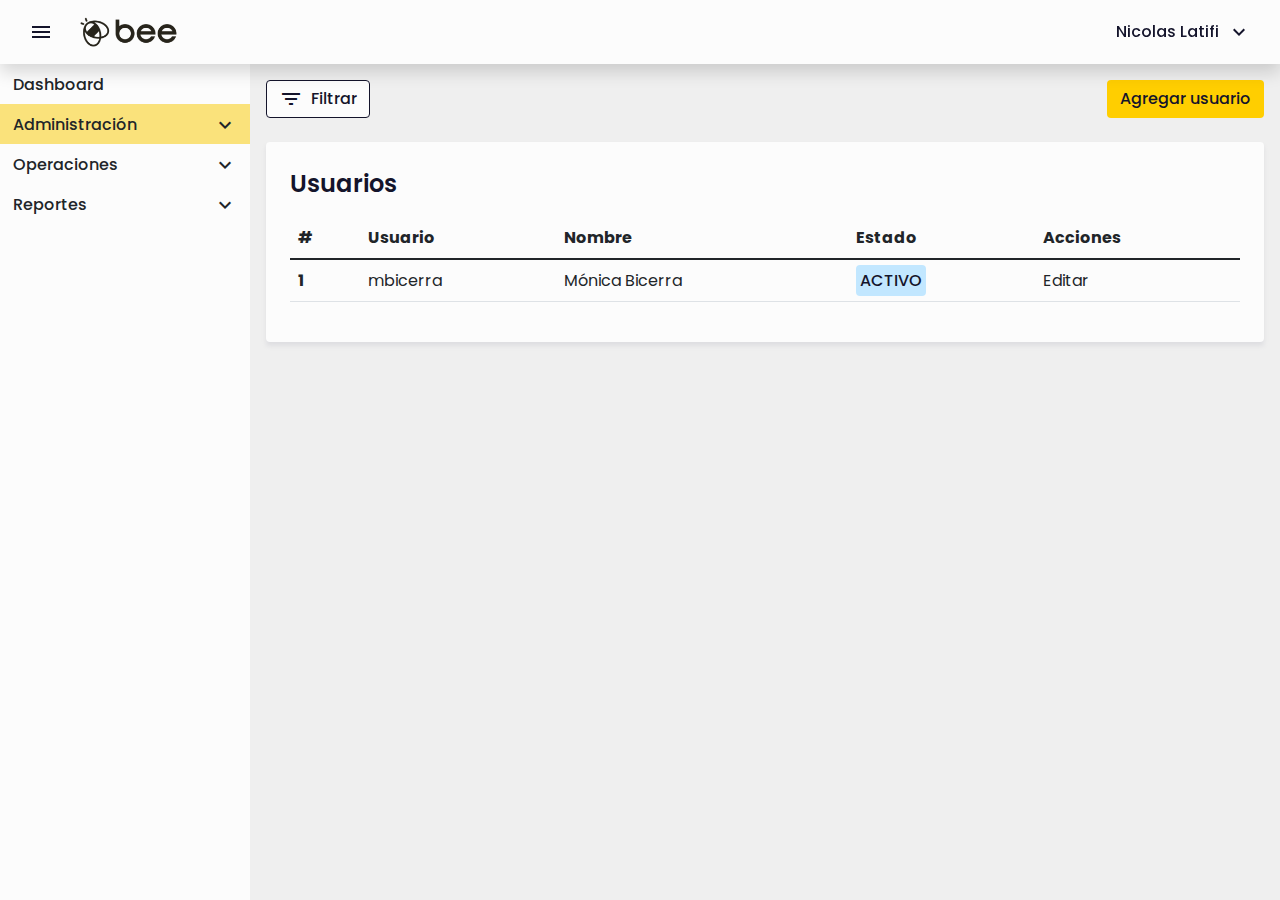
==== index.html @ 301c7c04 "tags status" ====
<!DOCTYPE html>
<html lang="es">

<head>
	<meta http-equiv="Content-Type" content="text/html; charset=utf-8" />
	<meta http-equiv="X-UA-Compatible" content="IE=edge" />
	<title>Admin</title>
	<meta content='width=device-width, initial-scale=1.0, shrink-to-fit=no' name='viewport' />
	<link rel="icon" href="img/icons/favicon.png" type="image/x-icon" />
	<link rel="preconnect" href="https://fonts.googleapis.com">
	<link rel="preconnect" href="https://fonts.gstatic.com" crossorigin>
	<link href="https://fonts.googleapis.com/css2?family=Poppins:wght@400;500;600;700&display=swap" rel="stylesheet">
	<link href="https://fonts.googleapis.com/css?family=Material+Icons|Material+Icons+Outlined|Material+Icons+Two+Tone|Material+Icons+Round|Material+Icons+Sharp" rel="stylesheet">
	<script src="js/plugin/webfont/webfont.min.js"></script>
	<link href="css/fonts.min.css" rel="stylesheet" type="text/css">
	<!-- CSS Files -->
	<link rel="stylesheet" href="css/animate.css">
	<link rel="stylesheet" href="css/bootstrap.min.css">
	<link rel="stylesheet" href="css/datatables.min.css">
	<link rel="stylesheet" href="css/main.css">
	<link rel="stylesheet" href="css/mq.css">

</head>

<body>

	<header>
		<nav class="navbar navbar-light fixed-top container-fluid shadow">
			<div class="sidebar-menu">
				<button type="button" name="button" class="btn button-icon" id="toggle-btn-sidebar">
					<span class="material-icons-outlined">
						menu
					</span>
				</button>
				<a class="navbar-brand" href="#">
					<img src="img/logos/imagotipo-bee.png" alt="imagotipo bee cloud">
				</a>
			</div>
			<div class="dropdown hidden-caret">
			  <button class="btn dropdown-toggle" type="button" id="dropdownMenuButton1" data-bs-toggle="dropdown" aria-expanded="false">
					Nicolas Latifi
					<span class="material-icons-outlined">
						expand_more
					</span>
			  </button>
			  <ul class="dropdown-menu dropdown-menu-end" aria-labelledby="dropdownMenuButton1">
			    <li><a class="dropdown-item" href="#">Cambiar contraseña</a></li>
			    <li><a class="dropdown-item" href="#">Cerrar sesión</a></li>
			  </ul>
			</div>
		</nav>

	</header>

	<main class="main-admin">
		<!-- Sidebar -->
		<div class="sidebar-admin" id="sidebar-admin">
			<ul class="sidebar-admin-list">
				<li class="item-sidebar">
					<button class="btn btn-toggle collapsed showDashboard active-item-sidebar- active-">
						Dashboard
					</button>
				</li>
				<li class="item-sidebar">
					<button class="btn btn-toggle collapsed btn-icon-sidebar active-item-sidebar active" data-bs-toggle="collapse" data-bs-target="#admin-collapse" aria-expanded="true">
						Administración
						<span class="material-icons-outlined">
							expand_more
						</span>
					</button>
					<div class="collapse" id="admin-collapse">
						<ul class="btn-toggle-nav sidebar-list-collapse">
							<li><a href="#" class="item-collapse rounded showAdmninistracionUsuarios">Usuarios</a></li>
							<li><a href="#" class="item-collapse rounded showAdministracionEmpresas">Empresas</a></li>
							<li><a href="#" class="item-collapse rounded showAdministracionSedes">Sedes</a></li>
						</ul>
					</div>
				</li>
				<li class="item-sidebar">
					<button class="btn btn-toggle collapsed btn-icon-sidebar" data-bs-toggle="collapse" data-bs-target="#operation-collapse" aria-expanded="true">
						Operaciones
						<span class="material-icons-outlined">
							expand_more
						</span>
					</button>
					<div class="collapse" id="operation-collapse">
						<ul class="btn-toggle-nav sidebar-list-collapse">
							<li><a href="#" class="item-collapse rounded showOperacionesCompras">Compras</a></li>
							<li><a href="#" class="item-collapse rounded showOperacionesVentaVirtual">Venta Virtual</a></li>
							<li><a href="#" class="item-collapse rounded showOperacionesControlVenta">Control Venta</a></li>
						</ul>
					</div>
				</li>
				<li class="item-sidebar">
					<button class="btn btn-toggle collapsed btn-icon-sidebar" data-bs-toggle="collapse" data-bs-target="#reports-collapse" aria-expanded="true">
						Reportes
						<span class="material-icons-outlined">
							expand_more
						</span>
					</button>
					<div class="collapse show-" id="reports-collapse">
						<ul class="btn-toggle-nav sidebar-list-collapse">
							<li><a href="#" class="item-collapse rounded showReporteStockDisponible">Stock Disponible</a></li>
							<li><a href="#" class="item-collapse rounded showReporteVentaInHouse">Venta In House </a></li>
							<li><a href="#" class="item-collapse rounded showReporteCierrePromotor">Cierre Promotor</a></li>
						</ul>
					</div>
				</li>
			</ul>
		</div>
		<!-- end sidebar -->

		<!-- Main panel -->
		<div class="admin-panel ml-panel" id="admin-panel">
			<div class="panel" id="dashboard-panel">
				<h1>Dashboard panel</h1>
				<p>Lorem ipsum dolor sit amet, consectetur adipisicing elit. Perspiciatis
					laborum vitae repellat repudiandae provident fuga numquam.
					Neque delectus sequi alias.
				</p>
				<p>
					Lorem ipsum dolor sit amet, consectetur adipisicing elit. Dolorum odit cumque et ipsa, suscipit provident quae? Numquam illo, debitis recusandae culpa consectetur consequatur harum nam voluptatibus voluptatum. Maiores nihil, ullam obcaecati sed natus ut deleniti facilis deserunt alias! Repudiandae illo molestiae eveniet, nisi nulla debitis est consectetur architecto eum fugit eligendi incidunt delectus veritatis adipisci mollitia aliquid dolor, perferendis, temporibus impedit porro sit minima deleniti nam officia. Ea, deserunt in ratione nam, provident blanditiis nobis impedit architecto voluptate fugiat possimus, excepturi quasi distinctio error tempora veniam iure eaque delectus hic! Soluta tenetur praesentium nihil aliquam eius cupiditate repudiandae eaque esse.
				</p>
			</div>

			<div class="panel active-panel" id="usuarios-panel">
				<div class="row">
					<div class="col-lg-12">
						<div class="action-btns">
							<button type="button" name="button" class="btn button-outline-icon" data-bs-toggle="modal" data-bs-target="#modalFiltrarUsuarios">
								<span class="material-icons-outlined">
									filter_list
								</span>
								Filtrar
							</button>

							<button type="button" name="button" class="btn button-primary">
								Agregar usuario
							</button>
						</div>
					</div>

					<div class="col-lg-12">
						<div class="card-dtable">
						<div class="card-dtable-header">
							<div class="title-dtable">
								Usuarios
							</div>
							<button type="button" name="button" class="btn button-outline-icon d-none">
								<span class="material-icons-outlined">
									download
								</span>
								Generar reporte
							</button>
						</div>
						<table class="table table-hover" id="tableUsuarios">
						  <thead>
						    <tr>
						      <th scope="col">#</th>
						      <th scope="col">Usuario</th>
						      <th scope="col">Nombre</th>
						      <th scope="col">Estado</th>
									<th scope="col">Acciones</th>
						    </tr>
						  </thead>
						  <tbody>
						    <tr>
						      <th scope="row">1</th>
						      <td>mbicerra</td>
						      <td>Mónica Bicerra</td>
						      <td><span class="tag-status tag-active">Activo</span></td>
									<td>Editar</td>
						    </tr>


						  </tbody>
						</table>
					</div>
					</div>
				</div>
			</div>
		</div>
		<!-- End main panel -->

	</main>





	<!-- Modals -->

	<!-- Modal -->
		<div class="modal fade" id="modalFiltrarUsuarios" tabindex="-1" aria-labelledby="exampleModalLabel" aria-hidden="true">
			<div class="modal-dialog">
				<div class="modal-content">
					<div class="modal-header">
						<h5 class="modal-title" id="exampleModalLabel">Filtrar Usuarios</h5>
						<button type="button" class="btn-close" data-bs-dismiss="modal" aria-label="Close"></button>
					</div>
					<div class="modal-body">
						<form>
							<div class="form-group">
								<label for="inputUser" class="form-label">Usuario</label>
								<input type="email" class="form-control" id="inputUser" placeholder="Ingrese nombre de usuario">
							</div>
							<div class="form-group">
								<label for="inputUser" class="form-label">Estado</label>
								<select class="form-select" aria-label="Default select example">
									<option selected>Activo</option>
									<option>Inactivo</option>
								</select>
							</div>
						</form>
					</div>
					<div class="modal-footer">
						<button type="button" class="btn button-ghost" data-bs-dismiss="modal">Cerrar</button>
						<button type="button" class="btn button-primary">Filtrar</button>
					</div>
				</div>
			</div>
		</div>

	<!-- Modal -->

	<!-- Fin Modals -->

	<!--   Bootstrap JS Files   -->
	<script src="js/bootstrap/jquery.3.2.1.min.js"></script>
	<script src="js/plugin/datatables/datatables.min.js"></script>
	<script src="js/bootstrap/bootstrap.bundle.min.js"></script>
	<script src="js/main.js"></script>

</body>

</html>
---- css/fonts.min.css ----
@font-face{font-family:Flaticon;src:url(../fonts/flaticon/Flaticon.eot);src:url(../fonts/flaticon/Flaticon.eot?#iefix) format("embedded-opentype"),url(../fonts/flaticon/Flaticon.woff) format("woff"),url(../fonts/flaticon/Flaticon.ttf) format("truetype"),url(../fonts/flaticon/Flaticon.svg#Flaticon) format("svg");font-weight:400;font-style:normal}@media screen and (-webkit-min-device-pixel-ratio:0){@font-face{font-family:Flaticon;src:url(../fonts/flaticon/Flaticon.svg#Flaticon) format("svg")}}[class*=" flaticon-"]:before,[class^=flaticon-]:before{font-family:Flaticon;font-style:normal;font-weight:400;font-variant:normal;line-height:1;text-decoration:inherit;text-rendering:optimizeLegibility;text-transform:none;-moz-osx-font-smoothing:grayscale;-webkit-font-smoothing:antialiased;font-smoothing:antialiased}.fi:before{display:inline-block;font-family:Flaticon;font-style:normal;font-weight:400;font-variant:normal;line-height:1;text-decoration:inherit;text-rendering:optimizeLegibility;text-transform:none;-moz-osx-font-smoothing:grayscale;-webkit-font-smoothing:antialiased;font-smoothing:antialiased}.flaticon-delivery-truck:before{content:"\f100"}.flaticon-shopping-bag:before{content:"\f101"}.flaticon-box-3:before{content:"\f102"}.flaticon-box-2:before{content:"\f103"}.flaticon-box-1:before{content:"\f104"}.flaticon-laptop:before{content:"\f105"}.flaticon-coffee-cup:before{content:"\f106"}.flaticon-user-6:before{content:"\f107"}.flaticon-user-5:before{content:"\f108"}.flaticon-remove-user-1:before{content:"\f109"}.flaticon-customer-support:before{content:"\f10a"}.flaticon-user-4:before{content:"\f10b"}.flaticon-user-3:before{content:"\f10c"}.flaticon-user-2:before{content:"\f10d"}.flaticon-remove-user:before{content:"\f10e"}.flaticon-add-user:before{content:"\f10f"}.flaticon-tea-cup:before{content:"\f110"}.flaticon-pen:before{content:"\f111"}.flaticon-desk:before{content:"\f112"}.flaticon-ruler:before{content:"\f113"}.flaticon-pencil:before{content:"\f114"}.flaticon-analytics:before{content:"\f115"}.flaticon-google-plus:before{content:"\f116"}.flaticon-dribbble:before{content:"\f117"}.flaticon-whatsapp:before{content:"\f118"}.flaticon-twitter:before{content:"\f119"}.flaticon-behance:before{content:"\f11a"}.flaticon-instagram:before{content:"\f11b"}.flaticon-android:before{content:"\f11c"}.flaticon-apple:before{content:"\f11d"}.flaticon-windows:before{content:"\f11e"}.flaticon-pinterest:before{content:"\f11f"}.flaticon-youtube:before{content:"\f120"}.flaticon-paypal:before{content:"\f121"}.flaticon-linkedin:before{content:"\f122"}.flaticon-facebook:before{content:"\f123"}.flaticon-lock-1:before{content:"\f124"}.flaticon-lock:before{content:"\f125"}.flaticon-profile-1:before{content:"\f126"}.flaticon-profile:before{content:"\f127"}.flaticon-user-1:before{content:"\f128"}.flaticon-user:before{content:"\f129"}.flaticon-users:before{content:"\f12a"}.flaticon-message:before{content:"\f12b"}.flaticon-placeholder-1:before{content:"\f12c"}.flaticon-location:before{content:"\f12d"}.flaticon-arrows-2:before{content:"\f12e"}.flaticon-technology-2:before{content:"\f12f"}.flaticon-multimedia-2:before{content:"\f130"}.flaticon-multimedia-1:before{content:"\f131"}.flaticon-close:before{content:"\f132"}.flaticon-home:before{content:"\f133"}.flaticon-circle:before{content:"\f134"}.flaticon-arrow:before{content:"\f135"}.flaticon-mark-1:before{content:"\f136"}.flaticon-mark:before{content:"\f137"}.flaticon-shapes-1:before{content:"\f138"}.flaticon-search-2:before{content:"\f139"}.flaticon-interface-7:before{content:"\f13a"}.flaticon-suitcase:before{content:"\f13b"}.flaticon-chain-1:before{content:"\f13c"}.flaticon-chain:before{content:"\f13d"}.flaticon-agenda-1:before{content:"\f13e"}.flaticon-interface-6:before{content:"\f13f"}.flaticon-calendar:before{content:"\f140"}.flaticon-list:before{content:"\f141"}.flaticon-file-1:before{content:"\f142"}.flaticon-file:before{content:"\f143"}.flaticon-interface-5:before{content:"\f144"}.flaticon-folder:before{content:"\f145"}.flaticon-stopwatch:before{content:"\f146"}.flaticon-time:before{content:"\f147"}.flaticon-clock-1:before{content:"\f148"}.flaticon-search-1:before{content:"\f149"}.flaticon-alarm-1:before{content:"\f14a"}.flaticon-alarm:before{content:"\f14b"}.flaticon-present:before{content:"\f14c"}.flaticon-layers-1:before{content:"\f14d"}.flaticon-settings:before{content:"\f14e"}.flaticon-attachment:before{content:"\f14f"}.flaticon-gestures:before{content:"\f150"}.flaticon-tool:before{content:"\f151"}.flaticon-interface-4:before{content:"\f152"}.flaticon-interface-3:before{content:"\f153"}.flaticon-agenda:before{content:"\f154"}.flaticon-shapes:before{content:"\f155"}.flaticon-symbol-1:before{content:"\f156"}.flaticon-symbol:before{content:"\f157"}.flaticon-interface-2:before{content:"\f158"}.flaticon-layers:before{content:"\f159"}.flaticon-clock:before{content:"\f15a"}.flaticon-web-1:before{content:"\f15b"}.flaticon-internet:before{content:"\f15c"}.flaticon-placeholder:before{content:"\f15d"}.flaticon-signs-3:before{content:"\f15e"}.flaticon-star-1:before{content:"\f15f"}.flaticon-web:before{content:"\f160"}.flaticon-star:before{content:"\f161"}.flaticon-like-1:before{content:"\f162"}.flaticon-like:before{content:"\f163"}.flaticon-cloud:before{content:"\f164"}.flaticon-database:before{content:"\f165"}.flaticon-technology-1:before{content:"\f166"}.flaticon-idea:before{content:"\f167"}.flaticon-search:before{content:"\f168"}.flaticon-wifi:before{content:"\f169"}.flaticon-hands-1:before{content:"\f16a"}.flaticon-hands:before{content:"\f16b"}.flaticon-bars-2:before{content:"\f16c"}.flaticon-arrows-1:before{content:"\f16d"}.flaticon-interface-1:before{content:"\f16e"}.flaticon-network:before{content:"\f16f"}.flaticon-share-1:before{content:"\f170"}.flaticon-share:before{content:"\f171"}.flaticon-bars-1:before{content:"\f172"}.flaticon-cross-1:before{content:"\f173"}.flaticon-line-1:before{content:"\f174"}.flaticon-signs-2:before{content:"\f175"}.flaticon-check:before{content:"\f176"}.flaticon-technology:before{content:"\f177"}.flaticon-bars:before{content:"\f178"}.flaticon-cross:before{content:"\f179"}.flaticon-add:before{content:"\f17a"}.flaticon-power:before{content:"\f17b"}.flaticon-signs-1:before{content:"\f17c"}.flaticon-round:before{content:"\f17d"}.flaticon-exclamation:before{content:"\f17e"}.flaticon-success:before{content:"\f17f"}.flaticon-error:before{content:"\f180"}.flaticon-line:before{content:"\f181"}.flaticon-plus:before{content:"\f182"}.flaticon-interface:before{content:"\f183"}.flaticon-signs:before{content:"\f184"}.flaticon-play-button-1:before{content:"\f185"}.flaticon-play-button:before{content:"\f186"}.flaticon-music-player:before{content:"\f187"}.flaticon-medical:before{content:"\f188"}.flaticon-photo-camera:before{content:"\f189"}.flaticon-picture:before{content:"\f18a"}.flaticon-multimedia:before{content:"\f18b"}.flaticon-game-controller:before{content:"\f18c"}.flaticon-imac:before{content:"\f18d"}.flaticon-paint-palette:before{content:"\f18e"}.flaticon-envelope-3:before{content:"\f18f"}.flaticon-envelope-2:before{content:"\f190"}.flaticon-envelope-1:before{content:"\f191"}.flaticon-envelope:before{content:"\f192"}.flaticon-mailbox:before{content:"\f193"}.flaticon-inbox:before{content:"\f194"}.flaticon-chat-8:before{content:"\f195"}.flaticon-chat-7:before{content:"\f196"}.flaticon-chat-6:before{content:"\f197"}.flaticon-chat-5:before{content:"\f198"}.flaticon-chat-4:before{content:"\f199"}.flaticon-chat-3:before{content:"\f19a"}.flaticon-chat-2:before{content:"\f19b"}.flaticon-chat-1:before{content:"\f19c"}.flaticon-chat:before{content:"\f19d"}.flaticon-archive:before{content:"\f19e"}.flaticon-diagram:before{content:"\f19f"}.flaticon-graph-2:before{content:"\f1a0"}.flaticon-graph-1:before{content:"\f1a1"}.flaticon-graph:before{content:"\f1a2"}.flaticon-chart-pie:before{content:"\f1a3"}.flaticon-presentation:before{content:"\f1a4"}.flaticon-store:before{content:"\f1a5"}.flaticon-coins:before{content:"\f1a6"}.flaticon-credit-card-1:before{content:"\f1a7"}.flaticon-credit-card:before{content:"\f1a8"}.flaticon-cart-1:before{content:"\f1a9"}.flaticon-cart:before{content:"\f1aa"}.flaticon-price-tag:before{content:"\f1ab"}.flaticon-box:before{content:"\f1ac"}.flaticon-right-arrow-4:before{content:"\f1ad"}.flaticon-left-arrow-4:before{content:"\f1ae"}.flaticon-up-arrow-3:before{content:"\f1af"}.flaticon-download-1:before{content:"\f1b0"}.flaticon-down-arrow-3:before{content:"\f1b1"}.flaticon-up-arrow-2:before{content:"\f1b2"}.flaticon-left-arrow-3:before{content:"\f1b3"}.flaticon-right-arrow-3:before{content:"\f1b4"}.flaticon-down-arrow-2:before{content:"\f1b5"}.flaticon-arrows:before{content:"\f1b6"}.flaticon-left-arrow-2:before{content:"\f1b7"}.flaticon-right-arrow-2:before{content:"\f1b8"}.flaticon-upward:before{content:"\f1b9"}.flaticon-download:before{content:"\f1ba"}.flaticon-back:before{content:"\f1bb"}.flaticon-next:before{content:"\f1bc"}.flaticon-up-arrow-1:before{content:"\f1bd"}.flaticon-down-arrow-1:before{content:"\f1be"}.flaticon-left-arrow-1:before{content:"\f1bf"}.flaticon-right-arrow-1:before{content:"\f1c0"}.flaticon-up-arrow:before{content:"\f1c1"}.flaticon-down-arrow:before{content:"\f1c2"}.flaticon-left-arrow:before{content:"\f1c3"}.flaticon-right-arrow:before{content:"\f1c4"}.flaticon-expand:before{content:"\f1c5"}.flaticon-repeat:before{content:"\f1c6"}/*!
 * Font Awesome Free 5.2.0 by @fontawesome - https://fontawesome.com
 * License - https://fontawesome.com/license (Icons: CC BY 4.0, Fonts: SIL OFL 1.1, Code: MIT License)
 */.fa,.fab,.fal,.far,.fas{-moz-osx-font-smoothing:grayscale;-webkit-font-smoothing:antialiased;display:inline-block;font-style:normal;font-variant:normal;text-rendering:auto;line-height:1}.fa-lg{font-size:1.33333em;line-height:.75em;vertical-align:-.0667em}.fa-xs{font-size:.75em}.fa-sm{font-size:.875em}.fa-1x{font-size:1em}.fa-2x{font-size:2em}.fa-3x{font-size:3em}.fa-4x{font-size:4em}.fa-5x{font-size:5em}.fa-6x{font-size:6em}.fa-7x{font-size:7em}.fa-8x{font-size:8em}.fa-9x{font-size:9em}.fa-10x{font-size:10em}.fa-fw{text-align:center;width:1.25em}.fa-ul{list-style-type:none;margin-left:2.5em;padding-left:0}.fa-ul>li{position:relative}.fa-li{left:-2em;position:absolute;text-align:center;width:2em;line-height:inherit}.fa-border{border:solid .08em #eee;border-radius:.1em;padding:.2em .25em .15em}.fa-pull-left{float:left}.fa-pull-right{float:right}.fa.fa-pull-left,.fab.fa-pull-left,.fal.fa-pull-left,.far.fa-pull-left,.fas.fa-pull-left{margin-right:.3em}.fa.fa-pull-right,.fab.fa-pull-right,.fal.fa-pull-right,.far.fa-pull-right,.fas.fa-pull-right{margin-left:.3em}.fa-spin{-webkit-animation:fa-spin 2s infinite linear;animation:fa-spin 2s infinite linear}.fa-pulse{-webkit-animation:fa-spin 1s infinite steps(8);animation:fa-spin 1s infinite steps(8)}@-webkit-keyframes fa-spin{0%{-webkit-transform:rotate(0);transform:rotate(0)}100%{-webkit-transform:rotate(360deg);transform:rotate(360deg)}}@keyframes fa-spin{0%{-webkit-transform:rotate(0);transform:rotate(0)}100%{-webkit-transform:rotate(360deg);transform:rotate(360deg)}}.fa-rotate-90{-webkit-transform:rotate(90deg);transform:rotate(90deg)}.fa-rotate-180{-webkit-transform:rotate(180deg);transform:rotate(180deg)}.fa-rotate-270{-webkit-transform:rotate(270deg);transform:rotate(270deg)}.fa-flip-horizontal{-webkit-transform:scale(-1,1);transform:scale(-1,1)}.fa-flip-vertical{-webkit-transform:scale(1,-1);transform:scale(1,-1)}.fa-flip-horizontal.fa-flip-vertical{-webkit-transform:scale(-1,-1);transform:scale(-1,-1)}:root .fa-flip-horizontal,:root .fa-flip-vertical,:root .fa-rotate-180,:root .fa-rotate-270,:root .fa-rotate-90{-webkit-filter:none;filter:none}.fa-stack{display:inline-block;height:2em;line-height:2em;position:relative;vertical-align:middle;width:2em}.fa-stack-1x,.fa-stack-2x{left:0;position:absolute;text-align:center;width:100%}.fa-stack-1x{line-height:inherit}.fa-stack-2x{font-size:2em}.fa-inverse{color:#fff}.fa-500px:before{content:"\f26e"}.fa-accessible-icon:before{content:"\f368"}.fa-accusoft:before{content:"\f369"}.fa-address-book:before{content:"\f2b9"}.fa-address-card:before{content:"\f2bb"}.fa-adjust:before{content:"\f042"}.fa-adn:before{content:"\f170"}.fa-adversal:before{content:"\f36a"}.fa-affiliatetheme:before{content:"\f36b"}.fa-air-freshener:before{content:"\f5d0"}.fa-algolia:before{content:"\f36c"}.fa-align-center:before{content:"\f037"}.fa-align-justify:before{content:"\f039"}.fa-align-left:before{content:"\f036"}.fa-align-right:before{content:"\f038"}.fa-allergies:before{content:"\f461"}.fa-amazon:before{content:"\f270"}.fa-amazon-pay:before{content:"\f42c"}.fa-ambulance:before{content:"\f0f9"}.fa-american-sign-language-interpreting:before{content:"\f2a3"}.fa-amilia:before{content:"\f36d"}.fa-anchor:before{content:"\f13d"}.fa-android:before{content:"\f17b"}.fa-angellist:before{content:"\f209"}.fa-angle-double-down:before{content:"\f103"}.fa-angle-double-left:before{content:"\f100"}.fa-angle-double-right:before{content:"\f101"}.fa-angle-double-up:before{content:"\f102"}.fa-angle-down:before{content:"\f107"}.fa-angle-left:before{content:"\f104"}.fa-angle-right:before{content:"\f105"}.fa-angle-up:before{content:"\f106"}.fa-angry:before{content:"\f556"}.fa-angrycreative:before{content:"\f36e"}.fa-angular:before{content:"\f420"}.fa-app-store:before{content:"\f36f"}.fa-app-store-ios:before{content:"\f370"}.fa-apper:before{content:"\f371"}.fa-apple:before{content:"\f179"}.fa-apple-alt:before{content:"\f5d1"}.fa-apple-pay:before{content:"\f415"}.fa-archive:before{content:"\f187"}.fa-archway:before{content:"\f557"}.fa-arrow-alt-circle-down:before{content:"\f358"}.fa-arrow-alt-circle-left:before{content:"\f359"}.fa-arrow-alt-circle-right:before{content:"\f35a"}.fa-arrow-alt-circle-up:before{content:"\f35b"}.fa-arrow-circle-down:before{content:"\f0ab"}.fa-arrow-circle-left:before{content:"\f0a8"}.fa-arrow-circle-right:before{content:"\f0a9"}.fa-arrow-circle-up:before{content:"\f0aa"}.fa-arrow-down:before{content:"\f063"}.fa-arrow-left:before{content:"\f060"}.fa-arrow-right:before{content:"\f061"}.fa-arrow-up:before{content:"\f062"}.fa-arrows-alt:before{content:"\f0b2"}.fa-arrows-alt-h:before{content:"\f337"}.fa-arrows-alt-v:before{content:"\f338"}.fa-assistive-listening-systems:before{content:"\f2a2"}.fa-asterisk:before{content:"\f069"}.fa-asymmetrik:before{content:"\f372"}.fa-at:before{content:"\f1fa"}.fa-atlas:before{content:"\f558"}.fa-atom:before{content:"\f5d2"}.fa-audible:before{content:"\f373"}.fa-audio-description:before{content:"\f29e"}.fa-autoprefixer:before{content:"\f41c"}.fa-avianex:before{content:"\f374"}.fa-aviato:before{content:"\f421"}.fa-award:before{content:"\f559"}.fa-aws:before{content:"\f375"}.fa-backspace:before{content:"\f55a"}.fa-backward:before{content:"\f04a"}.fa-balance-scale:before{content:"\f24e"}.fa-ban:before{content:"\f05e"}.fa-band-aid:before{content:"\f462"}.fa-bandcamp:before{content:"\f2d5"}.fa-barcode:before{content:"\f02a"}.fa-bars:before{content:"\f0c9"}.fa-baseball-ball:before{content:"\f433"}.fa-basketball-ball:before{content:"\f434"}.fa-bath:before{content:"\f2cd"}.fa-battery-empty:before{content:"\f244"}.fa-battery-full:before{content:"\f240"}.fa-battery-half:before{content:"\f242"}.fa-battery-quarter:before{content:"\f243"}.fa-battery-three-quarters:before{content:"\f241"}.fa-bed:before{content:"\f236"}.fa-beer:before{content:"\f0fc"}.fa-behance:before{content:"\f1b4"}.fa-behance-square:before{content:"\f1b5"}.fa-bell:before{content:"\f0f3"}.fa-bell-slash:before{content:"\f1f6"}.fa-bezier-curve:before{content:"\f55b"}.fa-bicycle:before{content:"\f206"}.fa-bimobject:before{content:"\f378"}.fa-binoculars:before{content:"\f1e5"}.fa-birthday-cake:before{content:"\f1fd"}.fa-bitbucket:before{content:"\f171"}.fa-bitcoin:before{content:"\f379"}.fa-bity:before{content:"\f37a"}.fa-black-tie:before{content:"\f27e"}.fa-blackberry:before{content:"\f37b"}.fa-blender:before{content:"\f517"}.fa-blind:before{content:"\f29d"}.fa-blogger:before{content:"\f37c"}.fa-blogger-b:before{content:"\f37d"}.fa-bluetooth:before{content:"\f293"}.fa-bluetooth-b:before{content:"\f294"}.fa-bold:before{content:"\f032"}.fa-bolt:before{content:"\f0e7"}.fa-bomb:before{content:"\f1e2"}.fa-bone:before{content:"\f5d7"}.fa-bong:before{content:"\f55c"}.fa-book:before{content:"\f02d"}.fa-book-open:before{content:"\f518"}.fa-book-reader:before{content:"\f5da"}.fa-bookmark:before{content:"\f02e"}.fa-bowling-ball:before{content:"\f436"}.fa-box:before{content:"\f466"}.fa-box-open:before{content:"\f49e"}.fa-boxes:before{content:"\f468"}.fa-braille:before{content:"\f2a1"}.fa-brain:before{content:"\f5dc"}.fa-briefcase:before{content:"\f0b1"}.fa-briefcase-medical:before{content:"\f469"}.fa-broadcast-tower:before{content:"\f519"}.fa-broom:before{content:"\f51a"}.fa-brush:before{content:"\f55d"}.fa-btc:before{content:"\f15a"}.fa-bug:before{content:"\f188"}.fa-building:before{content:"\f1ad"}.fa-bullhorn:before{content:"\f0a1"}.fa-bullseye:before{content:"\f140"}.fa-burn:before{content:"\f46a"}.fa-buromobelexperte:before{content:"\f37f"}.fa-bus:before{content:"\f207"}.fa-bus-alt:before{content:"\f55e"}.fa-buysellads:before{content:"\f20d"}.fa-calculator:before{content:"\f1ec"}.fa-calendar:before{content:"\f133"}.fa-calendar-alt:before{content:"\f073"}.fa-calendar-check:before{content:"\f274"}.fa-calendar-minus:before{content:"\f272"}.fa-calendar-plus:before{content:"\f271"}.fa-calendar-times:before{content:"\f273"}.fa-camera:before{content:"\f030"}.fa-camera-retro:before{content:"\f083"}.fa-cannabis:before{content:"\f55f"}.fa-capsules:before{content:"\f46b"}.fa-car:before{content:"\f1b9"}.fa-car-alt:before{content:"\f5de"}.fa-car-battery:before{content:"\f5df"}.fa-car-crash:before{content:"\f5e1"}.fa-car-side:before{content:"\f5e4"}.fa-caret-down:before{content:"\f0d7"}.fa-caret-left:before{content:"\f0d9"}.fa-caret-right:before{content:"\f0da"}.fa-caret-square-down:before{content:"\f150"}.fa-caret-square-left:before{content:"\f191"}.fa-caret-square-right:before{content:"\f152"}.fa-caret-square-up:before{content:"\f151"}.fa-caret-up:before{content:"\f0d8"}.fa-cart-arrow-down:before{content:"\f218"}.fa-cart-plus:before{content:"\f217"}.fa-cc-amazon-pay:before{content:"\f42d"}.fa-cc-amex:before{content:"\f1f3"}.fa-cc-apple-pay:before{content:"\f416"}.fa-cc-diners-club:before{content:"\f24c"}.fa-cc-discover:before{content:"\f1f2"}.fa-cc-jcb:before{content:"\f24b"}.fa-cc-mastercard:before{content:"\f1f1"}.fa-cc-paypal:before{content:"\f1f4"}.fa-cc-stripe:before{content:"\f1f5"}.fa-cc-visa:before{content:"\f1f0"}.fa-centercode:before{content:"\f380"}.fa-certificate:before{content:"\f0a3"}.fa-chalkboard:before{content:"\f51b"}.fa-chalkboard-teacher:before{content:"\f51c"}.fa-charging-station:before{content:"\f5e7"}.fa-chart-area:before{content:"\f1fe"}.fa-chart-bar:before{content:"\f080"}.fa-chart-line:before{content:"\f201"}.fa-chart-pie:before{content:"\f200"}.fa-check:before{content:"\f00c"}.fa-check-circle:before{content:"\f058"}.fa-check-double:before{content:"\f560"}.fa-check-square:before{content:"\f14a"}.fa-chess:before{content:"\f439"}.fa-chess-bishop:before{content:"\f43a"}.fa-chess-board:before{content:"\f43c"}.fa-chess-king:before{content:"\f43f"}.fa-chess-knight:before{content:"\f441"}.fa-chess-pawn:before{content:"\f443"}.fa-chess-queen:before{content:"\f445"}.fa-chess-rook:before{content:"\f447"}.fa-chevron-circle-down:before{content:"\f13a"}.fa-chevron-circle-left:before{content:"\f137"}.fa-chevron-circle-right:before{content:"\f138"}.fa-chevron-circle-up:before{content:"\f139"}.fa-chevron-down:before{content:"\f078"}.fa-chevron-left:before{content:"\f053"}.fa-chevron-right:before{content:"\f054"}.fa-chevron-up:before{content:"\f077"}.fa-child:before{content:"\f1ae"}.fa-chrome:before{content:"\f268"}.fa-church:before{content:"\f51d"}.fa-circle:before{content:"\f111"}.fa-circle-notch:before{content:"\f1ce"}.fa-clipboard:before{content:"\f328"}.fa-clipboard-check:before{content:"\f46c"}.fa-clipboard-list:before{content:"\f46d"}.fa-clock:before{content:"\f017"}.fa-clone:before{content:"\f24d"}.fa-closed-captioning:before{content:"\f20a"}.fa-cloud:before{content:"\f0c2"}.fa-cloud-download-alt:before{content:"\f381"}.fa-cloud-upload-alt:before{content:"\f382"}.fa-cloudscale:before{content:"\f383"}.fa-cloudsmith:before{content:"\f384"}.fa-cloudversify:before{content:"\f385"}.fa-cocktail:before{content:"\f561"}.fa-code:before{content:"\f121"}.fa-code-branch:before{content:"\f126"}.fa-codepen:before{content:"\f1cb"}.fa-codiepie:before{content:"\f284"}.fa-coffee:before{content:"\f0f4"}.fa-cog:before{content:"\f013"}.fa-cogs:before{content:"\f085"}.fa-coins:before{content:"\f51e"}.fa-columns:before{content:"\f0db"}.fa-comment:before{content:"\f075"}.fa-comment-alt:before{content:"\f27a"}.fa-comment-dots:before{content:"\f4ad"}.fa-comment-slash:before{content:"\f4b3"}.fa-comments:before{content:"\f086"}.fa-compact-disc:before{content:"\f51f"}.fa-compass:before{content:"\f14e"}.fa-compress:before{content:"\f066"}.fa-concierge-bell:before{content:"\f562"}.fa-connectdevelop:before{content:"\f20e"}.fa-contao:before{content:"\f26d"}.fa-cookie:before{content:"\f563"}.fa-cookie-bite:before{content:"\f564"}.fa-copy:before{content:"\f0c5"}.fa-copyright:before{content:"\f1f9"}.fa-couch:before{content:"\f4b8"}.fa-cpanel:before{content:"\f388"}.fa-creative-commons:before{content:"\f25e"}.fa-creative-commons-by:before{content:"\f4e7"}.fa-creative-commons-nc:before{content:"\f4e8"}.fa-creative-commons-nc-eu:before{content:"\f4e9"}.fa-creative-commons-nc-jp:before{content:"\f4ea"}.fa-creative-commons-nd:before{content:"\f4eb"}.fa-creative-commons-pd:before{content:"\f4ec"}.fa-creative-commons-pd-alt:before{content:"\f4ed"}.fa-creative-commons-remix:before{content:"\f4ee"}.fa-creative-commons-sa:before{content:"\f4ef"}.fa-creative-commons-sampling:before{content:"\f4f0"}.fa-creative-commons-sampling-plus:before{content:"\f4f1"}.fa-creative-commons-share:before{content:"\f4f2"}.fa-credit-card:before{content:"\f09d"}.fa-crop:before{content:"\f125"}.fa-crop-alt:before{content:"\f565"}.fa-crosshairs:before{content:"\f05b"}.fa-crow:before{content:"\f520"}.fa-crown:before{content:"\f521"}.fa-css3:before{content:"\f13c"}.fa-css3-alt:before{content:"\f38b"}.fa-cube:before{content:"\f1b2"}.fa-cubes:before{content:"\f1b3"}.fa-cut:before{content:"\f0c4"}.fa-cuttlefish:before{content:"\f38c"}.fa-d-and-d:before{content:"\f38d"}.fa-dashcube:before{content:"\f210"}.fa-database:before{content:"\f1c0"}.fa-deaf:before{content:"\f2a4"}.fa-delicious:before{content:"\f1a5"}.fa-deploydog:before{content:"\f38e"}.fa-deskpro:before{content:"\f38f"}.fa-desktop:before{content:"\f108"}.fa-deviantart:before{content:"\f1bd"}.fa-diagnoses:before{content:"\f470"}.fa-dice:before{content:"\f522"}.fa-dice-five:before{content:"\f523"}.fa-dice-four:before{content:"\f524"}.fa-dice-one:before{content:"\f525"}.fa-dice-six:before{content:"\f526"}.fa-dice-three:before{content:"\f527"}.fa-dice-two:before{content:"\f528"}.fa-digg:before{content:"\f1a6"}.fa-digital-ocean:before{content:"\f391"}.fa-digital-tachograph:before{content:"\f566"}.fa-directions:before{content:"\f5eb"}.fa-discord:before{content:"\f392"}.fa-discourse:before{content:"\f393"}.fa-divide:before{content:"\f529"}.fa-dizzy:before{content:"\f567"}.fa-dna:before{content:"\f471"}.fa-dochub:before{content:"\f394"}.fa-docker:before{content:"\f395"}.fa-dollar-sign:before{content:"\f155"}.fa-dolly:before{content:"\f472"}.fa-dolly-flatbed:before{content:"\f474"}.fa-donate:before{content:"\f4b9"}.fa-door-closed:before{content:"\f52a"}.fa-door-open:before{content:"\f52b"}.fa-dot-circle:before{content:"\f192"}.fa-dove:before{content:"\f4ba"}.fa-download:before{content:"\f019"}.fa-draft2digital:before{content:"\f396"}.fa-drafting-compass:before{content:"\f568"}.fa-draw-polygon:before{content:"\f5ee"}.fa-dribbble:before{content:"\f17d"}.fa-dribbble-square:before{content:"\f397"}.fa-dropbox:before{content:"\f16b"}.fa-drum:before{content:"\f569"}.fa-drum-steelpan:before{content:"\f56a"}.fa-drupal:before{content:"\f1a9"}.fa-dumbbell:before{content:"\f44b"}.fa-dyalog:before{content:"\f399"}.fa-earlybirds:before{content:"\f39a"}.fa-ebay:before{content:"\f4f4"}.fa-edge:before{content:"\f282"}.fa-edit:before{content:"\f044"}.fa-eject:before{content:"\f052"}.fa-elementor:before{content:"\f430"}.fa-ellipsis-h:before{content:"\f141"}.fa-ellipsis-v:before{content:"\f142"}.fa-ello:before{content:"\f5f1"}.fa-ember:before{content:"\f423"}.fa-empire:before{content:"\f1d1"}.fa-envelope:before{content:"\f0e0"}.fa-envelope-open:before{content:"\f2b6"}.fa-envelope-square:before{content:"\f199"}.fa-envira:before{content:"\f299"}.fa-equals:before{content:"\f52c"}.fa-eraser:before{content:"\f12d"}.fa-erlang:before{content:"\f39d"}.fa-ethereum:before{content:"\f42e"}.fa-etsy:before{content:"\f2d7"}.fa-euro-sign:before{content:"\f153"}.fa-exchange-alt:before{content:"\f362"}.fa-exclamation:before{content:"\f12a"}.fa-exclamation-circle:before{content:"\f06a"}.fa-exclamation-triangle:before{content:"\f071"}.fa-expand:before{content:"\f065"}.fa-expand-arrows-alt:before{content:"\f31e"}.fa-expeditedssl:before{content:"\f23e"}.fa-external-link-alt:before{content:"\f35d"}.fa-external-link-square-alt:before{content:"\f360"}.fa-eye:before{content:"\f06e"}.fa-eye-dropper:before{content:"\f1fb"}.fa-eye-slash:before{content:"\f070"}.fa-facebook:before{content:"\f09a"}.fa-facebook-f:before{content:"\f39e"}.fa-facebook-messenger:before{content:"\f39f"}.fa-facebook-square:before{content:"\f082"}.fa-fast-backward:before{content:"\f049"}.fa-fast-forward:before{content:"\f050"}.fa-fax:before{content:"\f1ac"}.fa-feather:before{content:"\f52d"}.fa-feather-alt:before{content:"\f56b"}.fa-female:before{content:"\f182"}.fa-fighter-jet:before{content:"\f0fb"}.fa-file:before{content:"\f15b"}.fa-file-alt:before{content:"\f15c"}.fa-file-archive:before{content:"\f1c6"}.fa-file-audio:before{content:"\f1c7"}.fa-file-code:before{content:"\f1c9"}.fa-file-contract:before{content:"\f56c"}.fa-file-download:before{content:"\f56d"}.fa-file-excel:before{content:"\f1c3"}.fa-file-export:before{content:"\f56e"}.fa-file-image:before{content:"\f1c5"}.fa-file-import:before{content:"\f56f"}.fa-file-invoice:before{content:"\f570"}.fa-file-invoice-dollar:before{content:"\f571"}.fa-file-medical:before{content:"\f477"}.fa-file-medical-alt:before{content:"\f478"}.fa-file-pdf:before{content:"\f1c1"}.fa-file-powerpoint:before{content:"\f1c4"}.fa-file-prescription:before{content:"\f572"}.fa-file-signature:before{content:"\f573"}.fa-file-upload:before{content:"\f574"}.fa-file-video:before{content:"\f1c8"}.fa-file-word:before{content:"\f1c2"}.fa-fill:before{content:"\f575"}.fa-fill-drip:before{content:"\f576"}.fa-film:before{content:"\f008"}.fa-filter:before{content:"\f0b0"}.fa-fingerprint:before{content:"\f577"}.fa-fire:before{content:"\f06d"}.fa-fire-extinguisher:before{content:"\f134"}.fa-firefox:before{content:"\f269"}.fa-first-aid:before{content:"\f479"}.fa-first-order:before{content:"\f2b0"}.fa-first-order-alt:before{content:"\f50a"}.fa-firstdraft:before{content:"\f3a1"}.fa-fish:before{content:"\f578"}.fa-flag:before{content:"\f024"}.fa-flag-checkered:before{content:"\f11e"}.fa-flask:before{content:"\f0c3"}.fa-flickr:before{content:"\f16e"}.fa-flipboard:before{content:"\f44d"}.fa-flushed:before{content:"\f579"}.fa-fly:before{content:"\f417"}.fa-folder:before{content:"\f07b"}.fa-folder-open:before{content:"\f07c"}.fa-font:before{content:"\f031"}.fa-font-awesome:before{content:"\f2b4"}.fa-font-awesome-alt:before{content:"\f35c"}.fa-font-awesome-flag:before{content:"\f425"}.fa-font-awesome-logo-full:before{content:"\f4e6"}.fa-fonticons:before{content:"\f280"}.fa-fonticons-fi:before{content:"\f3a2"}.fa-football-ball:before{content:"\f44e"}.fa-fort-awesome:before{content:"\f286"}.fa-fort-awesome-alt:before{content:"\f3a3"}.fa-forumbee:before{content:"\f211"}.fa-forward:before{content:"\f04e"}.fa-foursquare:before{content:"\f180"}.fa-free-code-camp:before{content:"\f2c5"}.fa-freebsd:before{content:"\f3a4"}.fa-frog:before{content:"\f52e"}.fa-frown:before{content:"\f119"}.fa-frown-open:before{content:"\f57a"}.fa-fulcrum:before{content:"\f50b"}.fa-futbol:before{content:"\f1e3"}.fa-galactic-republic:before{content:"\f50c"}.fa-galactic-senate:before{content:"\f50d"}.fa-gamepad:before{content:"\f11b"}.fa-gas-pump:before{content:"\f52f"}.fa-gavel:before{content:"\f0e3"}.fa-gem:before{content:"\f3a5"}.fa-genderless:before{content:"\f22d"}.fa-get-pocket:before{content:"\f265"}.fa-gg:before{content:"\f260"}.fa-gg-circle:before{content:"\f261"}.fa-gift:before{content:"\f06b"}.fa-git:before{content:"\f1d3"}.fa-git-square:before{content:"\f1d2"}.fa-github:before{content:"\f09b"}.fa-github-alt:before{content:"\f113"}.fa-github-square:before{content:"\f092"}.fa-gitkraken:before{content:"\f3a6"}.fa-gitlab:before{content:"\f296"}.fa-gitter:before{content:"\f426"}.fa-glass-martini:before{content:"\f000"}.fa-glass-martini-alt:before{content:"\f57b"}.fa-glasses:before{content:"\f530"}.fa-glide:before{content:"\f2a5"}.fa-glide-g:before{content:"\f2a6"}.fa-globe:before{content:"\f0ac"}.fa-globe-africa:before{content:"\f57c"}.fa-globe-americas:before{content:"\f57d"}.fa-globe-asia:before{content:"\f57e"}.fa-gofore:before{content:"\f3a7"}.fa-golf-ball:before{content:"\f450"}.fa-goodreads:before{content:"\f3a8"}.fa-goodreads-g:before{content:"\f3a9"}.fa-google:before{content:"\f1a0"}.fa-google-drive:before{content:"\f3aa"}.fa-google-play:before{content:"\f3ab"}.fa-google-plus:before{content:"\f2b3"}.fa-google-plus-g:before{content:"\f0d5"}.fa-google-plus-square:before{content:"\f0d4"}.fa-google-wallet:before{content:"\f1ee"}.fa-graduation-cap:before{content:"\f19d"}.fa-gratipay:before{content:"\f184"}.fa-grav:before{content:"\f2d6"}.fa-greater-than:before{content:"\f531"}.fa-greater-than-equal:before{content:"\f532"}.fa-grimace:before{content:"\f57f"}.fa-grin:before{content:"\f580"}.fa-grin-alt:before{content:"\f581"}.fa-grin-beam:before{content:"\f582"}.fa-grin-beam-sweat:before{content:"\f583"}.fa-grin-hearts:before{content:"\f584"}.fa-grin-squint:before{content:"\f585"}.fa-grin-squint-tears:before{content:"\f586"}.fa-grin-stars:before{content:"\f587"}.fa-grin-tears:before{content:"\f588"}.fa-grin-tongue:before{content:"\f589"}.fa-grin-tongue-squint:before{content:"\f58a"}.fa-grin-tongue-wink:before{content:"\f58b"}.fa-grin-wink:before{content:"\f58c"}.fa-grip-horizontal:before{content:"\f58d"}.fa-grip-vertical:before{content:"\f58e"}.fa-gripfire:before{content:"\f3ac"}.fa-grunt:before{content:"\f3ad"}.fa-gulp:before{content:"\f3ae"}.fa-h-square:before{content:"\f0fd"}.fa-hacker-news:before{content:"\f1d4"}.fa-hacker-news-square:before{content:"\f3af"}.fa-hackerrank:before{content:"\f5f7"}.fa-hand-holding:before{content:"\f4bd"}.fa-hand-holding-heart:before{content:"\f4be"}.fa-hand-holding-usd:before{content:"\f4c0"}.fa-hand-lizard:before{content:"\f258"}.fa-hand-paper:before{content:"\f256"}.fa-hand-peace:before{content:"\f25b"}.fa-hand-point-down:before{content:"\f0a7"}.fa-hand-point-left:before{content:"\f0a5"}.fa-hand-point-right:before{content:"\f0a4"}.fa-hand-point-up:before{content:"\f0a6"}.fa-hand-pointer:before{content:"\f25a"}.fa-hand-rock:before{content:"\f255"}.fa-hand-scissors:before{content:"\f257"}.fa-hand-spock:before{content:"\f259"}.fa-hands:before{content:"\f4c2"}.fa-hands-helping:before{content:"\f4c4"}.fa-handshake:before{content:"\f2b5"}.fa-hashtag:before{content:"\f292"}.fa-hdd:before{content:"\f0a0"}.fa-heading:before{content:"\f1dc"}.fa-headphones:before{content:"\f025"}.fa-headphones-alt:before{content:"\f58f"}.fa-headset:before{content:"\f590"}.fa-heart:before{content:"\f004"}.fa-heartbeat:before{content:"\f21e"}.fa-helicopter:before{content:"\f533"}.fa-highlighter:before{content:"\f591"}.fa-hips:before{content:"\f452"}.fa-hire-a-helper:before{content:"\f3b0"}.fa-history:before{content:"\f1da"}.fa-hockey-puck:before{content:"\f453"}.fa-home:before{content:"\f015"}.fa-hooli:before{content:"\f427"}.fa-hornbill:before{content:"\f592"}.fa-hospital:before{content:"\f0f8"}.fa-hospital-alt:before{content:"\f47d"}.fa-hospital-symbol:before{content:"\f47e"}.fa-hot-tub:before{content:"\f593"}.fa-hotel:before{content:"\f594"}.fa-hotjar:before{content:"\f3b1"}.fa-hourglass:before{content:"\f254"}.fa-hourglass-end:before{content:"\f253"}.fa-hourglass-half:before{content:"\f252"}.fa-hourglass-start:before{content:"\f251"}.fa-houzz:before{content:"\f27c"}.fa-html5:before{content:"\f13b"}.fa-hubspot:before{content:"\f3b2"}.fa-i-cursor:before{content:"\f246"}.fa-id-badge:before{content:"\f2c1"}.fa-id-card:before{content:"\f2c2"}.fa-id-card-alt:before{content:"\f47f"}.fa-image:before{content:"\f03e"}.fa-images:before{content:"\f302"}.fa-imdb:before{content:"\f2d8"}.fa-inbox:before{content:"\f01c"}.fa-indent:before{content:"\f03c"}.fa-industry:before{content:"\f275"}.fa-infinity:before{content:"\f534"}.fa-info:before{content:"\f129"}.fa-info-circle:before{content:"\f05a"}.fa-instagram:before{content:"\f16d"}.fa-internet-explorer:before{content:"\f26b"}.fa-ioxhost:before{content:"\f208"}.fa-italic:before{content:"\f033"}.fa-itunes:before{content:"\f3b4"}.fa-itunes-note:before{content:"\f3b5"}.fa-java:before{content:"\f4e4"}.fa-jedi-order:before{content:"\f50e"}.fa-jenkins:before{content:"\f3b6"}.fa-joget:before{content:"\f3b7"}.fa-joint:before{content:"\f595"}.fa-joomla:before{content:"\f1aa"}.fa-js:before{content:"\f3b8"}.fa-js-square:before{content:"\f3b9"}.fa-jsfiddle:before{content:"\f1cc"}.fa-kaggle:before{content:"\f5fa"}.fa-key:before{content:"\f084"}.fa-keybase:before{content:"\f4f5"}.fa-keyboard:before{content:"\f11c"}.fa-keycdn:before{content:"\f3ba"}.fa-kickstarter:before{content:"\f3bb"}.fa-kickstarter-k:before{content:"\f3bc"}.fa-kiss:before{content:"\f596"}.fa-kiss-beam:before{content:"\f597"}.fa-kiss-wink-heart:before{content:"\f598"}.fa-kiwi-bird:before{content:"\f535"}.fa-korvue:before{content:"\f42f"}.fa-language:before{content:"\f1ab"}.fa-laptop:before{content:"\f109"}.fa-laptop-code:before{content:"\f5fc"}.fa-laravel:before{content:"\f3bd"}.fa-lastfm:before{content:"\f202"}.fa-lastfm-square:before{content:"\f203"}.fa-laugh:before{content:"\f599"}.fa-laugh-beam:before{content:"\f59a"}.fa-laugh-squint:before{content:"\f59b"}.fa-laugh-wink:before{content:"\f59c"}.fa-layer-group:before{content:"\f5fd"}.fa-leaf:before{content:"\f06c"}.fa-leanpub:before{content:"\f212"}.fa-lemon:before{content:"\f094"}.fa-less:before{content:"\f41d"}.fa-less-than:before{content:"\f536"}.fa-less-than-equal:before{content:"\f537"}.fa-level-down-alt:before{content:"\f3be"}.fa-level-up-alt:before{content:"\f3bf"}.fa-life-ring:before{content:"\f1cd"}.fa-lightbulb:before{content:"\f0eb"}.fa-line:before{content:"\f3c0"}.fa-link:before{content:"\f0c1"}.fa-linkedin:before{content:"\f08c"}.fa-linkedin-in:before{content:"\f0e1"}.fa-linode:before{content:"\f2b8"}.fa-linux:before{content:"\f17c"}.fa-lira-sign:before{content:"\f195"}.fa-list:before{content:"\f03a"}.fa-list-alt:before{content:"\f022"}.fa-list-ol:before{content:"\f0cb"}.fa-list-ul:before{content:"\f0ca"}.fa-location-arrow:before{content:"\f124"}.fa-lock:before{content:"\f023"}.fa-lock-open:before{content:"\f3c1"}.fa-long-arrow-alt-down:before{content:"\f309"}.fa-long-arrow-alt-left:before{content:"\f30a"}.fa-long-arrow-alt-right:before{content:"\f30b"}.fa-long-arrow-alt-up:before{content:"\f30c"}.fa-low-vision:before{content:"\f2a8"}.fa-luggage-cart:before{content:"\f59d"}.fa-lyft:before{content:"\f3c3"}.fa-magento:before{content:"\f3c4"}.fa-magic:before{content:"\f0d0"}.fa-magnet:before{content:"\f076"}.fa-mailchimp:before{content:"\f59e"}.fa-male:before{content:"\f183"}.fa-mandalorian:before{content:"\f50f"}.fa-map:before{content:"\f279"}.fa-map-marked:before{content:"\f59f"}.fa-map-marked-alt:before{content:"\f5a0"}.fa-map-marker:before{content:"\f041"}.fa-map-marker-alt:before{content:"\f3c5"}.fa-map-pin:before{content:"\f276"}.fa-map-signs:before{content:"\f277"}.fa-markdown:before{content:"\f60f"}.fa-marker:before{content:"\f5a1"}.fa-mars:before{content:"\f222"}.fa-mars-double:before{content:"\f227"}.fa-mars-stroke:before{content:"\f229"}.fa-mars-stroke-h:before{content:"\f22b"}.fa-mars-stroke-v:before{content:"\f22a"}.fa-mastodon:before{content:"\f4f6"}.fa-maxcdn:before{content:"\f136"}.fa-medal:before{content:"\f5a2"}.fa-medapps:before{content:"\f3c6"}.fa-medium:before{content:"\f23a"}.fa-medium-m:before{content:"\f3c7"}.fa-medkit:before{content:"\f0fa"}.fa-medrt:before{content:"\f3c8"}.fa-meetup:before{content:"\f2e0"}.fa-megaport:before{content:"\f5a3"}.fa-meh:before{content:"\f11a"}.fa-meh-blank:before{content:"\f5a4"}.fa-meh-rolling-eyes:before{content:"\f5a5"}.fa-memory:before{content:"\f538"}.fa-mercury:before{content:"\f223"}.fa-microchip:before{content:"\f2db"}.fa-microphone:before{content:"\f130"}.fa-microphone-alt:before{content:"\f3c9"}.fa-microphone-alt-slash:before{content:"\f539"}.fa-microphone-slash:before{content:"\f131"}.fa-microscope:before{content:"\f610"}.fa-microsoft:before{content:"\f3ca"}.fa-minus:before{content:"\f068"}.fa-minus-circle:before{content:"\f056"}.fa-minus-square:before{content:"\f146"}.fa-mix:before{content:"\f3cb"}.fa-mixcloud:before{content:"\f289"}.fa-mizuni:before{content:"\f3cc"}.fa-mobile:before{content:"\f10b"}.fa-mobile-alt:before{content:"\f3cd"}.fa-modx:before{content:"\f285"}.fa-monero:before{content:"\f3d0"}.fa-money-bill:before{content:"\f0d6"}.fa-money-bill-alt:before{content:"\f3d1"}.fa-money-bill-wave:before{content:"\f53a"}.fa-money-bill-wave-alt:before{content:"\f53b"}.fa-money-check:before{content:"\f53c"}.fa-money-check-alt:before{content:"\f53d"}.fa-monument:before{content:"\f5a6"}.fa-moon:before{content:"\f186"}.fa-mortar-pestle:before{content:"\f5a7"}.fa-motorcycle:before{content:"\f21c"}.fa-mouse-pointer:before{content:"\f245"}.fa-music:before{content:"\f001"}.fa-napster:before{content:"\f3d2"}.fa-neos:before{content:"\f612"}.fa-neuter:before{content:"\f22c"}.fa-newspaper:before{content:"\f1ea"}.fa-nimblr:before{content:"\f5a8"}.fa-nintendo-switch:before{content:"\f418"}.fa-node:before{content:"\f419"}.fa-node-js:before{content:"\f3d3"}.fa-not-equal:before{content:"\f53e"}.fa-notes-medical:before{content:"\f481"}.fa-npm:before{content:"\f3d4"}.fa-ns8:before{content:"\f3d5"}.fa-nutritionix:before{content:"\f3d6"}.fa-object-group:before{content:"\f247"}.fa-object-ungroup:before{content:"\f248"}.fa-odnoklassniki:before{content:"\f263"}.fa-odnoklassniki-square:before{content:"\f264"}.fa-oil-can:before{content:"\f613"}.fa-old-republic:before{content:"\f510"}.fa-opencart:before{content:"\f23d"}.fa-openid:before{content:"\f19b"}.fa-opera:before{content:"\f26a"}.fa-optin-monster:before{content:"\f23c"}.fa-osi:before{content:"\f41a"}.fa-outdent:before{content:"\f03b"}.fa-page4:before{content:"\f3d7"}.fa-pagelines:before{content:"\f18c"}.fa-paint-brush:before{content:"\f1fc"}.fa-paint-roller:before{content:"\f5aa"}.fa-palette:before{content:"\f53f"}.fa-palfed:before{content:"\f3d8"}.fa-pallet:before{content:"\f482"}.fa-paper-plane:before{content:"\f1d8"}.fa-paperclip:before{content:"\f0c6"}.fa-parachute-box:before{content:"\f4cd"}.fa-paragraph:before{content:"\f1dd"}.fa-parking:before{content:"\f540"}.fa-passport:before{content:"\f5ab"}.fa-paste:before{content:"\f0ea"}.fa-patreon:before{content:"\f3d9"}.fa-pause:before{content:"\f04c"}.fa-pause-circle:before{content:"\f28b"}.fa-paw:before{content:"\f1b0"}.fa-paypal:before{content:"\f1ed"}.fa-pen:before{content:"\f304"}.fa-pen-alt:before{content:"\f305"}.fa-pen-fancy:before{content:"\f5ac"}.fa-pen-nib:before{content:"\f5ad"}.fa-pen-square:before{content:"\f14b"}.fa-pencil-alt:before{content:"\f303"}.fa-pencil-ruler:before{content:"\f5ae"}.fa-people-carry:before{content:"\f4ce"}.fa-percent:before{content:"\f295"}.fa-percentage:before{content:"\f541"}.fa-periscope:before{content:"\f3da"}.fa-phabricator:before{content:"\f3db"}.fa-phoenix-framework:before{content:"\f3dc"}.fa-phoenix-squadron:before{content:"\f511"}.fa-phone:before{content:"\f095"}.fa-phone-slash:before{content:"\f3dd"}.fa-phone-square:before{content:"\f098"}.fa-phone-volume:before{content:"\f2a0"}.fa-php:before{content:"\f457"}.fa-pied-piper:before{content:"\f2ae"}.fa-pied-piper-alt:before{content:"\f1a8"}.fa-pied-piper-hat:before{content:"\f4e5"}.fa-pied-piper-pp:before{content:"\f1a7"}.fa-piggy-bank:before{content:"\f4d3"}.fa-pills:before{content:"\f484"}.fa-pinterest:before{content:"\f0d2"}.fa-pinterest-p:before{content:"\f231"}.fa-pinterest-square:before{content:"\f0d3"}.fa-plane:before{content:"\f072"}.fa-plane-arrival:before{content:"\f5af"}.fa-plane-departure:before{content:"\f5b0"}.fa-play:before{content:"\f04b"}.fa-play-circle:before{content:"\f144"}.fa-playstation:before{content:"\f3df"}.fa-plug:before{content:"\f1e6"}.fa-plus:before{content:"\f067"}.fa-plus-circle:before{content:"\f055"}.fa-plus-square:before{content:"\f0fe"}.fa-podcast:before{content:"\f2ce"}.fa-poo:before{content:"\f2fe"}.fa-poop:before{content:"\f619"}.fa-portrait:before{content:"\f3e0"}.fa-pound-sign:before{content:"\f154"}.fa-power-off:before{content:"\f011"}.fa-prescription:before{content:"\f5b1"}.fa-prescription-bottle:before{content:"\f485"}.fa-prescription-bottle-alt:before{content:"\f486"}.fa-print:before{content:"\f02f"}.fa-procedures:before{content:"\f487"}.fa-product-hunt:before{content:"\f288"}.fa-project-diagram:before{content:"\f542"}.fa-pushed:before{content:"\f3e1"}.fa-puzzle-piece:before{content:"\f12e"}.fa-python:before{content:"\f3e2"}.fa-qq:before{content:"\f1d6"}.fa-qrcode:before{content:"\f029"}.fa-question:before{content:"\f128"}.fa-question-circle:before{content:"\f059"}.fa-quidditch:before{content:"\f458"}.fa-quinscape:before{content:"\f459"}.fa-quora:before{content:"\f2c4"}.fa-quote-left:before{content:"\f10d"}.fa-quote-right:before{content:"\f10e"}.fa-r-project:before{content:"\f4f7"}.fa-random:before{content:"\f074"}.fa-ravelry:before{content:"\f2d9"}.fa-react:before{content:"\f41b"}.fa-readme:before{content:"\f4d5"}.fa-rebel:before{content:"\f1d0"}.fa-receipt:before{content:"\f543"}.fa-recycle:before{content:"\f1b8"}.fa-red-river:before{content:"\f3e3"}.fa-reddit:before{content:"\f1a1"}.fa-reddit-alien:before{content:"\f281"}.fa-reddit-square:before{content:"\f1a2"}.fa-redo:before{content:"\f01e"}.fa-redo-alt:before{content:"\f2f9"}.fa-registered:before{content:"\f25d"}.fa-rendact:before{content:"\f3e4"}.fa-renren:before{content:"\f18b"}.fa-reply:before{content:"\f3e5"}.fa-reply-all:before{content:"\f122"}.fa-replyd:before{content:"\f3e6"}.fa-researchgate:before{content:"\f4f8"}.fa-resolving:before{content:"\f3e7"}.fa-retweet:before{content:"\f079"}.fa-rev:before{content:"\f5b2"}.fa-ribbon:before{content:"\f4d6"}.fa-road:before{content:"\f018"}.fa-robot:before{content:"\f544"}.fa-rocket:before{content:"\f135"}.fa-rocketchat:before{content:"\f3e8"}.fa-rockrms:before{content:"\f3e9"}.fa-route:before{content:"\f4d7"}.fa-rss:before{content:"\f09e"}.fa-rss-square:before{content:"\f143"}.fa-ruble-sign:before{content:"\f158"}.fa-ruler:before{content:"\f545"}.fa-ruler-combined:before{content:"\f546"}.fa-ruler-horizontal:before{content:"\f547"}.fa-ruler-vertical:before{content:"\f548"}.fa-rupee-sign:before{content:"\f156"}.fa-sad-cry:before{content:"\f5b3"}.fa-sad-tear:before{content:"\f5b4"}.fa-safari:before{content:"\f267"}.fa-sass:before{content:"\f41e"}.fa-save:before{content:"\f0c7"}.fa-schlix:before{content:"\f3ea"}.fa-school:before{content:"\f549"}.fa-screwdriver:before{content:"\f54a"}.fa-scribd:before{content:"\f28a"}.fa-search:before{content:"\f002"}.fa-search-minus:before{content:"\f010"}.fa-search-plus:before{content:"\f00e"}.fa-searchengin:before{content:"\f3eb"}.fa-seedling:before{content:"\f4d8"}.fa-sellcast:before{content:"\f2da"}.fa-sellsy:before{content:"\f213"}.fa-server:before{content:"\f233"}.fa-servicestack:before{content:"\f3ec"}.fa-shapes:before{content:"\f61f"}.fa-share:before{content:"\f064"}.fa-share-alt:before{content:"\f1e0"}.fa-share-alt-square:before{content:"\f1e1"}.fa-share-square:before{content:"\f14d"}.fa-shekel-sign:before{content:"\f20b"}.fa-shield-alt:before{content:"\f3ed"}.fa-ship:before{content:"\f21a"}.fa-shipping-fast:before{content:"\f48b"}.fa-shirtsinbulk:before{content:"\f214"}.fa-shoe-prints:before{content:"\f54b"}.fa-shopping-bag:before{content:"\f290"}.fa-shopping-basket:before{content:"\f291"}.fa-shopping-cart:before{content:"\f07a"}.fa-shopware:before{content:"\f5b5"}.fa-shower:before{content:"\f2cc"}.fa-shuttle-van:before{content:"\f5b6"}.fa-sign:before{content:"\f4d9"}.fa-sign-in-alt:before{content:"\f2f6"}.fa-sign-language:before{content:"\f2a7"}.fa-sign-out-alt:before{content:"\f2f5"}.fa-signal:before{content:"\f012"}.fa-signature:before{content:"\f5b7"}.fa-simplybuilt:before{content:"\f215"}.fa-sistrix:before{content:"\f3ee"}.fa-sitemap:before{content:"\f0e8"}.fa-sith:before{content:"\f512"}.fa-skull:before{content:"\f54c"}.fa-skyatlas:before{content:"\f216"}.fa-skype:before{content:"\f17e"}.fa-slack:before{content:"\f198"}.fa-slack-hash:before{content:"\f3ef"}.fa-sliders-h:before{content:"\f1de"}.fa-slideshare:before{content:"\f1e7"}.fa-smile:before{content:"\f118"}.fa-smile-beam:before{content:"\f5b8"}.fa-smile-wink:before{content:"\f4da"}.fa-smoking:before{content:"\f48d"}.fa-smoking-ban:before{content:"\f54d"}.fa-snapchat:before{content:"\f2ab"}.fa-snapchat-ghost:before{content:"\f2ac"}.fa-snapchat-square:before{content:"\f2ad"}.fa-snowflake:before{content:"\f2dc"}.fa-solar-panel:before{content:"\f5ba"}.fa-sort:before{content:"\f0dc"}.fa-sort-alpha-down:before{content:"\f15d"}.fa-sort-alpha-up:before{content:"\f15e"}.fa-sort-amount-down:before{content:"\f160"}.fa-sort-amount-up:before{content:"\f161"}.fa-sort-down:before{content:"\f0dd"}.fa-sort-numeric-down:before{content:"\f162"}.fa-sort-numeric-up:before{content:"\f163"}.fa-sort-up:before{content:"\f0de"}.fa-soundcloud:before{content:"\f1be"}.fa-spa:before{content:"\f5bb"}.fa-space-shuttle:before{content:"\f197"}.fa-speakap:before{content:"\f3f3"}.fa-spinner:before{content:"\f110"}.fa-splotch:before{content:"\f5bc"}.fa-spotify:before{content:"\f1bc"}.fa-spray-can:before{content:"\f5bd"}.fa-square:before{content:"\f0c8"}.fa-square-full:before{content:"\f45c"}.fa-squarespace:before{content:"\f5be"}.fa-stack-exchange:before{content:"\f18d"}.fa-stack-overflow:before{content:"\f16c"}.fa-stamp:before{content:"\f5bf"}.fa-star:before{content:"\f005"}.fa-star-half:before{content:"\f089"}.fa-star-half-alt:before{content:"\f5c0"}.fa-star-of-life:before{content:"\f621"}.fa-staylinked:before{content:"\f3f5"}.fa-steam:before{content:"\f1b6"}.fa-steam-square:before{content:"\f1b7"}.fa-steam-symbol:before{content:"\f3f6"}.fa-step-backward:before{content:"\f048"}.fa-step-forward:before{content:"\f051"}.fa-stethoscope:before{content:"\f0f1"}.fa-sticker-mule:before{content:"\f3f7"}.fa-sticky-note:before{content:"\f249"}.fa-stop:before{content:"\f04d"}.fa-stop-circle:before{content:"\f28d"}.fa-stopwatch:before{content:"\f2f2"}.fa-store:before{content:"\f54e"}.fa-store-alt:before{content:"\f54f"}.fa-strava:before{content:"\f428"}.fa-stream:before{content:"\f550"}.fa-street-view:before{content:"\f21d"}.fa-strikethrough:before{content:"\f0cc"}.fa-stripe:before{content:"\f429"}.fa-stripe-s:before{content:"\f42a"}.fa-stroopwafel:before{content:"\f551"}.fa-studiovinari:before{content:"\f3f8"}.fa-stumbleupon:before{content:"\f1a4"}.fa-stumbleupon-circle:before{content:"\f1a3"}.fa-subscript:before{content:"\f12c"}.fa-subway:before{content:"\f239"}.fa-suitcase:before{content:"\f0f2"}.fa-suitcase-rolling:before{content:"\f5c1"}.fa-sun:before{content:"\f185"}.fa-superpowers:before{content:"\f2dd"}.fa-superscript:before{content:"\f12b"}.fa-supple:before{content:"\f3f9"}.fa-surprise:before{content:"\f5c2"}.fa-swatchbook:before{content:"\f5c3"}.fa-swimmer:before{content:"\f5c4"}.fa-swimming-pool:before{content:"\f5c5"}.fa-sync:before{content:"\f021"}.fa-sync-alt:before{content:"\f2f1"}.fa-syringe:before{content:"\f48e"}.fa-table:before{content:"\f0ce"}.fa-table-tennis:before{content:"\f45d"}.fa-tablet:before{content:"\f10a"}.fa-tablet-alt:before{content:"\f3fa"}.fa-tablets:before{content:"\f490"}.fa-tachometer-alt:before{content:"\f3fd"}.fa-tag:before{content:"\f02b"}.fa-tags:before{content:"\f02c"}.fa-tape:before{content:"\f4db"}.fa-tasks:before{content:"\f0ae"}.fa-taxi:before{content:"\f1ba"}.fa-teamspeak:before{content:"\f4f9"}.fa-teeth:before{content:"\f62e"}.fa-teeth-open:before{content:"\f62f"}.fa-telegram:before{content:"\f2c6"}.fa-telegram-plane:before{content:"\f3fe"}.fa-tencent-weibo:before{content:"\f1d5"}.fa-terminal:before{content:"\f120"}.fa-text-height:before{content:"\f034"}.fa-text-width:before{content:"\f035"}.fa-th:before{content:"\f00a"}.fa-th-large:before{content:"\f009"}.fa-th-list:before{content:"\f00b"}.fa-theater-masks:before{content:"\f630"}.fa-themeco:before{content:"\f5c6"}.fa-themeisle:before{content:"\f2b2"}.fa-thermometer:before{content:"\f491"}.fa-thermometer-empty:before{content:"\f2cb"}.fa-thermometer-full:before{content:"\f2c7"}.fa-thermometer-half:before{content:"\f2c9"}.fa-thermometer-quarter:before{content:"\f2ca"}.fa-thermometer-three-quarters:before{content:"\f2c8"}.fa-thumbs-down:before{content:"\f165"}.fa-thumbs-up:before{content:"\f164"}.fa-thumbtack:before{content:"\f08d"}.fa-ticket-alt:before{content:"\f3ff"}.fa-times:before{content:"\f00d"}.fa-times-circle:before{content:"\f057"}.fa-tint:before{content:"\f043"}.fa-tint-slash:before{content:"\f5c7"}.fa-tired:before{content:"\f5c8"}.fa-toggle-off:before{content:"\f204"}.fa-toggle-on:before{content:"\f205"}.fa-toolbox:before{content:"\f552"}.fa-tooth:before{content:"\f5c9"}.fa-trade-federation:before{content:"\f513"}.fa-trademark:before{content:"\f25c"}.fa-traffic-light:before{content:"\f637"}.fa-train:before{content:"\f238"}.fa-transgender:before{content:"\f224"}.fa-transgender-alt:before{content:"\f225"}.fa-trash:before{content:"\f1f8"}.fa-trash-alt:before{content:"\f2ed"}.fa-tree:before{content:"\f1bb"}.fa-trello:before{content:"\f181"}.fa-tripadvisor:before{content:"\f262"}.fa-trophy:before{content:"\f091"}.fa-truck:before{content:"\f0d1"}.fa-truck-loading:before{content:"\f4de"}.fa-truck-monster:before{content:"\f63b"}.fa-truck-moving:before{content:"\f4df"}.fa-truck-pickup:before{content:"\f63c"}.fa-tshirt:before{content:"\f553"}.fa-tty:before{content:"\f1e4"}.fa-tumblr:before{content:"\f173"}.fa-tumblr-square:before{content:"\f174"}.fa-tv:before{content:"\f26c"}.fa-twitch:before{content:"\f1e8"}.fa-twitter:before{content:"\f099"}.fa-twitter-square:before{content:"\f081"}.fa-typo3:before{content:"\f42b"}.fa-uber:before{content:"\f402"}.fa-uikit:before{content:"\f403"}.fa-umbrella:before{content:"\f0e9"}.fa-umbrella-beach:before{content:"\f5ca"}.fa-underline:before{content:"\f0cd"}.fa-undo:before{content:"\f0e2"}.fa-undo-alt:before{content:"\f2ea"}.fa-uniregistry:before{content:"\f404"}.fa-universal-access:before{content:"\f29a"}.fa-university:before{content:"\f19c"}.fa-unlink:before{content:"\f127"}.fa-unlock:before{content:"\f09c"}.fa-unlock-alt:before{content:"\f13e"}.fa-untappd:before{content:"\f405"}.fa-upload:before{content:"\f093"}.fa-usb:before{content:"\f287"}.fa-user:before{content:"\f007"}.fa-user-alt:before{content:"\f406"}.fa-user-alt-slash:before{content:"\f4fa"}.fa-user-astronaut:before{content:"\f4fb"}.fa-user-check:before{content:"\f4fc"}.fa-user-circle:before{content:"\f2bd"}.fa-user-clock:before{content:"\f4fd"}.fa-user-cog:before{content:"\f4fe"}.fa-user-edit:before{content:"\f4ff"}.fa-user-friends:before{content:"\f500"}.fa-user-graduate:before{content:"\f501"}.fa-user-lock:before{content:"\f502"}.fa-user-md:before{content:"\f0f0"}.fa-user-minus:before{content:"\f503"}.fa-user-ninja:before{content:"\f504"}.fa-user-plus:before{content:"\f234"}.fa-user-secret:before{content:"\f21b"}.fa-user-shield:before{content:"\f505"}.fa-user-slash:before{content:"\f506"}.fa-user-tag:before{content:"\f507"}.fa-user-tie:before{content:"\f508"}.fa-user-times:before{content:"\f235"}.fa-users:before{content:"\f0c0"}.fa-users-cog:before{content:"\f509"}.fa-ussunnah:before{content:"\f407"}.fa-utensil-spoon:before{content:"\f2e5"}.fa-utensils:before{content:"\f2e7"}.fa-vaadin:before{content:"\f408"}.fa-vector-square:before{content:"\f5cb"}.fa-venus:before{content:"\f221"}.fa-venus-double:before{content:"\f226"}.fa-venus-mars:before{content:"\f228"}.fa-viacoin:before{content:"\f237"}.fa-viadeo:before{content:"\f2a9"}.fa-viadeo-square:before{content:"\f2aa"}.fa-vial:before{content:"\f492"}.fa-vials:before{content:"\f493"}.fa-viber:before{content:"\f409"}.fa-video:before{content:"\f03d"}.fa-video-slash:before{content:"\f4e2"}.fa-vimeo:before{content:"\f40a"}.fa-vimeo-square:before{content:"\f194"}.fa-vimeo-v:before{content:"\f27d"}.fa-vine:before{content:"\f1ca"}.fa-vk:before{content:"\f189"}.fa-vnv:before{content:"\f40b"}.fa-volleyball-ball:before{content:"\f45f"}.fa-volume-down:before{content:"\f027"}.fa-volume-off:before{content:"\f026"}.fa-volume-up:before{content:"\f028"}.fa-vuejs:before{content:"\f41f"}.fa-walking:before{content:"\f554"}.fa-wallet:before{content:"\f555"}.fa-warehouse:before{content:"\f494"}.fa-weebly:before{content:"\f5cc"}.fa-weibo:before{content:"\f18a"}.fa-weight:before{content:"\f496"}.fa-weight-hanging:before{content:"\f5cd"}.fa-weixin:before{content:"\f1d7"}.fa-whatsapp:before{content:"\f232"}.fa-whatsapp-square:before{content:"\f40c"}.fa-wheelchair:before{content:"\f193"}.fa-whmcs:before{content:"\f40d"}.fa-wifi:before{content:"\f1eb"}.fa-wikipedia-w:before{content:"\f266"}.fa-window-close:before{content:"\f410"}.fa-window-maximize:before{content:"\f2d0"}.fa-window-minimize:before{content:"\f2d1"}.fa-window-restore:before{content:"\f2d2"}.fa-windows:before{content:"\f17a"}.fa-wine-glass:before{content:"\f4e3"}.fa-wine-glass-alt:before{content:"\f5ce"}.fa-wix:before{content:"\f5cf"}.fa-wolf-pack-battalion:before{content:"\f514"}.fa-won-sign:before{content:"\f159"}.fa-wordpress:before{content:"\f19a"}.fa-wordpress-simple:before{content:"\f411"}.fa-wpbeginner:before{content:"\f297"}.fa-wpexplorer:before{content:"\f2de"}.fa-wpforms:before{content:"\f298"}.fa-wrench:before{content:"\f0ad"}.fa-x-ray:before{content:"\f497"}.fa-xbox:before{content:"\f412"}.fa-xing:before{content:"\f168"}.fa-xing-square:before{content:"\f169"}.fa-y-combinator:before{content:"\f23b"}.fa-yahoo:before{content:"\f19e"}.fa-yandex:before{content:"\f413"}.fa-yandex-international:before{content:"\f414"}.fa-yelp:before{content:"\f1e9"}.fa-yen-sign:before{content:"\f157"}.fa-yoast:before{content:"\f2b1"}.fa-youtube:before{content:"\f167"}.fa-youtube-square:before{content:"\f431"}.fa-zhihu:before{content:"\f63f"}.sr-only{border:0;clip:rect(0,0,0,0);height:1px;margin:-1px;overflow:hidden;padding:0;position:absolute;width:1px}.sr-only-focusable:active,.sr-only-focusable:focus{clip:auto;height:auto;margin:0;overflow:visible;position:static;width:auto}@font-face{font-family:'Font Awesome 5 Brands';font-style:normal;font-weight:400;src:url(../fonts/fontawesome/fa-brands-400.eot);src:url(../fonts/fontawesome/fa-brands-400.eot?#iefix) format("embedded-opentype"),url(../fonts/fontawesome/fa-brands-400.woff2) format("woff2"),url(../fonts/fontawesome/fa-brands-400.woff) format("woff"),url(../fonts/fontawesome/fa-brands-400.ttf) format("truetype"),url(../fonts/fontawesome/fa-brands-400.svg#fontawesome) format("svg")}.fab{font-family:'Font Awesome 5 Brands'}@font-face{font-family:'Font Awesome 5 Regular';font-style:normal;font-weight:400;src:url(../fonts/fontawesome/fa-regular-400.eot);src:url(../fonts/fontawesome/fa-regular-400.eot?#iefix) format("embedded-opentype"),url(../fonts/fontawesome/fa-regular-400.woff2) format("woff2"),url(../fonts/fontawesome/fa-regular-400.woff) format("woff"),url(../fonts/fontawesome/fa-regular-400.ttf) format("truetype"),url(../fonts/fontawesome/fa-regular-400.svg#fontawesome) format("svg")}.far{font-family:'Font Awesome 5 Regular';font-weight:400}@font-face{font-family:'Font Awesome 5 Solid';font-style:normal;font-weight:900;src:url(../fonts/fontawesome/fa-solid-900.eot);src:url(../fonts/fontawesome/fa-solid-900.eot?#iefix) format("embedded-opentype"),url(../fonts/fontawesome/fa-solid-900.woff2) format("woff2"),url(../fonts/fontawesome/fa-solid-900.woff) format("woff"),url(../fonts/fontawesome/fa-solid-900.ttf) format("truetype"),url(../fonts/fontawesome/fa-solid-900.svg#fontawesome) format("svg")}.fa,.fas{font-family:'Font Awesome 5 Solid';font-weight:900}@font-face{font-family:simple-line-icons;src:url(../fonts/simple-line-icons/Simple-Line-Icons.eot?v=2.4.0);src:url(../fonts/simple-line-icons/Simple-Line-Icons.eot?v=2.4.0#iefix) format('embedded-opentype'),url(../fonts/simple-line-icons/Simple-Line-Icons.woff2?v=2.4.0) format('woff2'),url(../fonts/simple-line-icons/Simple-Line-Icons.ttf?v=2.4.0) format('truetype'),url(../fonts/simple-line-icons/Simple-Line-Icons.woff?v=2.4.0) format('woff'),url(../fonts/simple-line-icons/Simple-Line-Icons.svg?v=2.4.0#simple-line-icons) format('svg');font-weight:400;font-style:normal}.icon-action-redo,.icon-action-undo,.icon-anchor,.icon-arrow-down,.icon-arrow-down-circle,.icon-arrow-left,.icon-arrow-left-circle,.icon-arrow-right,.icon-arrow-right-circle,.icon-arrow-up,.icon-arrow-up-circle,.icon-badge,.icon-bag,.icon-ban,.icon-basket,.icon-basket-loaded,.icon-bell,.icon-book-open,.icon-briefcase,.icon-bubble,.icon-bubbles,.icon-bulb,.icon-calculator,.icon-calendar,.icon-call-end,.icon-call-in,.icon-call-out,.icon-camera,.icon-camrecorder,.icon-chart,.icon-check,.icon-chemistry,.icon-clock,.icon-close,.icon-cloud-download,.icon-cloud-upload,.icon-compass,.icon-control-end,.icon-control-forward,.icon-control-pause,.icon-control-play,.icon-control-rewind,.icon-control-start,.icon-credit-card,.icon-crop,.icon-cup,.icon-cursor,.icon-cursor-move,.icon-diamond,.icon-direction,.icon-directions,.icon-disc,.icon-dislike,.icon-doc,.icon-docs,.icon-drawer,.icon-drop,.icon-earphones,.icon-earphones-alt,.icon-emotsmile,.icon-energy,.icon-envelope,.icon-envelope-letter,.icon-envelope-open,.icon-equalizer,.icon-event,.icon-exclamation,.icon-eye,.icon-eyeglass,.icon-feed,.icon-film,.icon-fire,.icon-flag,.icon-folder,.icon-folder-alt,.icon-frame,.icon-game-controller,.icon-ghost,.icon-globe,.icon-globe-alt,.icon-graduation,.icon-graph,.icon-grid,.icon-handbag,.icon-heart,.icon-home,.icon-hourglass,.icon-information,.icon-key,.icon-layers,.icon-like,.icon-link,.icon-list,.icon-location-pin,.icon-lock,.icon-lock-open,.icon-login,.icon-logout,.icon-loop,.icon-magic-wand,.icon-magnet,.icon-magnifier,.icon-magnifier-add,.icon-magnifier-remove,.icon-map,.icon-menu,.icon-microphone,.icon-minus,.icon-mouse,.icon-music-tone,.icon-music-tone-alt,.icon-mustache,.icon-note,.icon-notebook,.icon-options,.icon-options-vertical,.icon-organization,.icon-paper-clip,.icon-paper-plane,.icon-paypal,.icon-pencil,.icon-people,.icon-phone,.icon-picture,.icon-pie-chart,.icon-pin,.icon-plane,.icon-playlist,.icon-plus,.icon-power,.icon-present,.icon-printer,.icon-puzzle,.icon-question,.icon-refresh,.icon-reload,.icon-rocket,.icon-screen-desktop,.icon-screen-smartphone,.icon-screen-tablet,.icon-settings,.icon-share,.icon-share-alt,.icon-shield,.icon-shuffle,.icon-size-actual,.icon-size-fullscreen,.icon-social-behance,.icon-social-dribbble,.icon-social-dropbox,.icon-social-facebook,.icon-social-foursqare,.icon-social-github,.icon-social-google,.icon-social-instagram,.icon-social-linkedin,.icon-social-pinterest,.icon-social-reddit,.icon-social-skype,.icon-social-soundcloud,.icon-social-spotify,.icon-social-steam,.icon-social-stumbleupon,.icon-social-tumblr,.icon-social-twitter,.icon-social-vkontakte,.icon-social-youtube,.icon-speech,.icon-speedometer,.icon-star,.icon-support,.icon-symbol-female,.icon-symbol-male,.icon-tag,.icon-target,.icon-trash,.icon-trophy,.icon-umbrella,.icon-user,.icon-user-female,.icon-user-follow,.icon-user-following,.icon-user-unfollow,.icon-vector,.icon-volume-1,.icon-volume-2,.icon-volume-off,.icon-wallet,.icon-wrench{font-family:simple-line-icons;speak:none;font-style:normal;font-weight:400;font-variant:normal;text-transform:none;line-height:1;-webkit-font-smoothing:antialiased;-moz-osx-font-smoothing:grayscale}.icon-user:before{content:"\e005"}.icon-people:before{content:"\e001"}.icon-user-female:before{content:"\e000"}.icon-user-follow:before{content:"\e002"}.icon-user-following:before{content:"\e003"}.icon-user-unfollow:before{content:"\e004"}.icon-login:before{content:"\e066"}.icon-logout:before{content:"\e065"}.icon-emotsmile:before{content:"\e021"}.icon-phone:before{content:"\e600"}.icon-call-end:before{content:"\e048"}.icon-call-in:before{content:"\e047"}.icon-call-out:before{content:"\e046"}.icon-map:before{content:"\e033"}.icon-location-pin:before{content:"\e096"}.icon-direction:before{content:"\e042"}.icon-directions:before{content:"\e041"}.icon-compass:before{content:"\e045"}.icon-layers:before{content:"\e034"}.icon-menu:before{content:"\e601"}.icon-list:before{content:"\e067"}.icon-options-vertical:before{content:"\e602"}.icon-options:before{content:"\e603"}.icon-arrow-down:before{content:"\e604"}.icon-arrow-left:before{content:"\e605"}.icon-arrow-right:before{content:"\e606"}.icon-arrow-up:before{content:"\e607"}.icon-arrow-up-circle:before{content:"\e078"}.icon-arrow-left-circle:before{content:"\e07a"}.icon-arrow-right-circle:before{content:"\e079"}.icon-arrow-down-circle:before{content:"\e07b"}.icon-check:before{content:"\e080"}.icon-clock:before{content:"\e081"}.icon-plus:before{content:"\e095"}.icon-minus:before{content:"\e615"}.icon-close:before{content:"\e082"}.icon-event:before{content:"\e619"}.icon-exclamation:before{content:"\e617"}.icon-organization:before{content:"\e616"}.icon-trophy:before{content:"\e006"}.icon-screen-smartphone:before{content:"\e010"}.icon-screen-desktop:before{content:"\e011"}.icon-plane:before{content:"\e012"}.icon-notebook:before{content:"\e013"}.icon-mustache:before{content:"\e014"}.icon-mouse:before{content:"\e015"}.icon-magnet:before{content:"\e016"}.icon-energy:before{content:"\e020"}.icon-disc:before{content:"\e022"}.icon-cursor:before{content:"\e06e"}.icon-cursor-move:before{content:"\e023"}.icon-crop:before{content:"\e024"}.icon-chemistry:before{content:"\e026"}.icon-speedometer:before{content:"\e007"}.icon-shield:before{content:"\e00e"}.icon-screen-tablet:before{content:"\e00f"}.icon-magic-wand:before{content:"\e017"}.icon-hourglass:before{content:"\e018"}.icon-graduation:before{content:"\e019"}.icon-ghost:before{content:"\e01a"}.icon-game-controller:before{content:"\e01b"}.icon-fire:before{content:"\e01c"}.icon-eyeglass:before{content:"\e01d"}.icon-envelope-open:before{content:"\e01e"}.icon-envelope-letter:before{content:"\e01f"}.icon-bell:before{content:"\e027"}.icon-badge:before{content:"\e028"}.icon-anchor:before{content:"\e029"}.icon-wallet:before{content:"\e02a"}.icon-vector:before{content:"\e02b"}.icon-speech:before{content:"\e02c"}.icon-puzzle:before{content:"\e02d"}.icon-printer:before{content:"\e02e"}.icon-present:before{content:"\e02f"}.icon-playlist:before{content:"\e030"}.icon-pin:before{content:"\e031"}.icon-picture:before{content:"\e032"}.icon-handbag:before{content:"\e035"}.icon-globe-alt:before{content:"\e036"}.icon-globe:before{content:"\e037"}.icon-folder-alt:before{content:"\e039"}.icon-folder:before{content:"\e089"}.icon-film:before{content:"\e03a"}.icon-feed:before{content:"\e03b"}.icon-drop:before{content:"\e03e"}.icon-drawer:before{content:"\e03f"}.icon-docs:before{content:"\e040"}.icon-doc:before{content:"\e085"}.icon-diamond:before{content:"\e043"}.icon-cup:before{content:"\e044"}.icon-calculator:before{content:"\e049"}.icon-bubbles:before{content:"\e04a"}.icon-briefcase:before{content:"\e04b"}.icon-book-open:before{content:"\e04c"}.icon-basket-loaded:before{content:"\e04d"}.icon-basket:before{content:"\e04e"}.icon-bag:before{content:"\e04f"}.icon-action-undo:before{content:"\e050"}.icon-action-redo:before{content:"\e051"}.icon-wrench:before{content:"\e052"}.icon-umbrella:before{content:"\e053"}.icon-trash:before{content:"\e054"}.icon-tag:before{content:"\e055"}.icon-support:before{content:"\e056"}.icon-frame:before{content:"\e038"}.icon-size-fullscreen:before{content:"\e057"}.icon-size-actual:before{content:"\e058"}.icon-shuffle:before{content:"\e059"}.icon-share-alt:before{content:"\e05a"}.icon-share:before{content:"\e05b"}.icon-rocket:before{content:"\e05c"}.icon-question:before{content:"\e05d"}.icon-pie-chart:before{content:"\e05e"}.icon-pencil:before{content:"\e05f"}.icon-note:before{content:"\e060"}.icon-loop:before{content:"\e064"}.icon-home:before{content:"\e069"}.icon-grid:before{content:"\e06a"}.icon-graph:before{content:"\e06b"}.icon-microphone:before{content:"\e063"}.icon-music-tone-alt:before{content:"\e061"}.icon-music-tone:before{content:"\e062"}.icon-earphones-alt:before{content:"\e03c"}.icon-earphones:before{content:"\e03d"}.icon-equalizer:before{content:"\e06c"}.icon-like:before{content:"\e068"}.icon-dislike:before{content:"\e06d"}.icon-control-start:before{content:"\e06f"}.icon-control-rewind:before{content:"\e070"}.icon-control-play:before{content:"\e071"}.icon-control-pause:before{content:"\e072"}.icon-control-forward:before{content:"\e073"}.icon-control-end:before{content:"\e074"}.icon-volume-1:before{content:"\e09f"}.icon-volume-2:before{content:"\e0a0"}.icon-volume-off:before{content:"\e0a1"}.icon-calendar:before{content:"\e075"}.icon-bulb:before{content:"\e076"}.icon-chart:before{content:"\e077"}.icon-ban:before{content:"\e07c"}.icon-bubble:before{content:"\e07d"}.icon-camrecorder:before{content:"\e07e"}.icon-camera:before{content:"\e07f"}.icon-cloud-download:before{content:"\e083"}.icon-cloud-upload:before{content:"\e084"}.icon-envelope:before{content:"\e086"}.icon-eye:before{content:"\e087"}.icon-flag:before{content:"\e088"}.icon-heart:before{content:"\e08a"}.icon-information:before{content:"\e08b"}.icon-key:before{content:"\e08c"}.icon-link:before{content:"\e08d"}.icon-lock:before{content:"\e08e"}.icon-lock-open:before{content:"\e08f"}.icon-magnifier:before{content:"\e090"}.icon-magnifier-add:before{content:"\e091"}.icon-magnifier-remove:before{content:"\e092"}.icon-paper-clip:before{content:"\e093"}.icon-paper-plane:before{content:"\e094"}.icon-power:before{content:"\e097"}.icon-refresh:before{content:"\e098"}.icon-reload:before{content:"\e099"}.icon-settings:before{content:"\e09a"}.icon-star:before{content:"\e09b"}.icon-symbol-female:before{content:"\e09c"}.icon-symbol-male:before{content:"\e09d"}.icon-target:before{content:"\e09e"}.icon-credit-card:before{content:"\e025"}.icon-paypal:before{content:"\e608"}.icon-social-tumblr:before{content:"\e00a"}.icon-social-twitter:before{content:"\e009"}.icon-social-facebook:before{content:"\e00b"}.icon-social-instagram:before{content:"\e609"}.icon-social-linkedin:before{content:"\e60a"}.icon-social-pinterest:before{content:"\e60b"}.icon-social-github:before{content:"\e60c"}.icon-social-google:before{content:"\e60d"}.icon-social-reddit:before{content:"\e60e"}.icon-social-skype:before{content:"\e60f"}.icon-social-dribbble:before{content:"\e00d"}.icon-social-behance:before{content:"\e610"}.icon-social-foursqare:before{content:"\e611"}.icon-social-soundcloud:before{content:"\e612"}.icon-social-spotify:before{content:"\e613"}.icon-social-stumbleupon:before{content:"\e614"}.icon-social-youtube:before{content:"\e008"}.icon-social-dropbox:before{content:"\e00c"}.icon-social-vkontakte:before{content:"\e618"}.icon-social-steam:before{content:"\e620"}
---- css/main.css ----
/* Estilos Generales */
:root {
  --dark: #14142B;
  --dark-light: #4E4B66;
  --gray: #6E7191;
  --gray-medium: #A0A3BD;
  --gray-light: #EFF0F6;
  --smoke: #E2E2E2;
  --smoke-light: #EFEFEF;
  --white: #FCFCFC;
  --primary: #FFCE00;
  --primary-dark: #E6B800;
  --primary-light: #FAE27B;
  --danger: #EB0046;
  --danger-dark: #A20F1D;
  --danger-light: #F8D7DA;
  --info: #057BA6;
  --info-dark: #041E49;
  --info-light: #C2E7FF;
  --warning: #FF9033;
  --warning-dark: #6B3003;
  --warning-light: #FFCF92;
  --success: #36AE7C;
  --success-dark: #094B28;
  --success-light: #C1F8CF;
}

html {
  font-size: 16px;
}

* {
  padding: 0;
  margin: 0;
  box-sizing: border-box;
}

body {
  background-color: var(--white);
  color: var(--dark);
  font-family: 'Poppins', sans-serif;
  line-height: normal;
  font-weight: 400;
}

main {
  /* background-color: pink; */
  min-height: 100vh;
}

hr {
  background-color: var(--dark);
}

h1 {
  font-size: 2rem;
  font-weight: 700;
}

h2 {
  font-size: 1.5rem;
  font-weight: 700;
}

h3 {
  font-size: 1.25rem;
  font-weight: 700;
}

.body-bold {
  font-size: 1rem;
  font-weight: 700;
}

.body-semibold {
  font-size: 1rem;
  font-weight: 600;
}

.body-medium {
  font-size: 1rem;
  font-weight: 500;
}

.small-bold {
  font-size: .75rem;
  font-weight: 700;
}

.small-semibold {
  font-size: .75rem;
  font-weight: 600;
}

.small-regular {
  font-size: .75rem;
  font-weight: 400;
}

/* Margins */
.marginBottom-0-5 {
  margin-bottom: .5rem !important;
}

.marginBottom-1 {
  margin-bottom: 1rem !important;
}

.marginBottom-1-5 {
  margin-bottom: 1.5rem !important;
}

.marginBottom-2 {
  margin-bottom: 2rem !important;
}

.marginBottom-2-5 {
  margin-bottom: 2.5rem !important;
}


.marginBottom-3 {
  margin-bottom: 3rem !important;
}

.marginBottom-3-5 {
  margin-bottom: 3.5rem !important;
}

.marginBottom-4 {
  margin-bottom: 4rem !important;
}

.marginBottom-4-5 {
  margin-bottom: 4.5rem;
}

.marginTop-0-5 {
  margin-top: .5rem !important;
}

.marginTop-1 {
  margin-top: 1rem !important;
}

.marginTop-1-5 {
  margin-top: 1.5rem !important;
}

.marginTop-2 {
  margin-top: 2rem !important;
}

.marginTop-2-5 {
  margin-top: 2.5rem !important;
}

.marginTop-3 {
  margin-top: 3rem !important;
}

.marginTop-3-5 {
  margin-top: 3.5rem !important;
}

.marginTop-4 {
  margin-top: 4rem !important;
}

.marginTop-4-5 {
  margin-top: 4.5rem;
}

.marginRight-0-5 {
  margin-right: .5rem !important;
}

.marginRight-1 {
  margin-right: 1rem !important;
}

/* End Margins */

/* Paddings */
.paddingTop-1 {
  padding-top: 1rem;
}

.paddingTop-2 {
  padding-top: 2rem;
}

.paddingTop-3 {
  padding-top: 3rem;
}
/* End Paddings */

/* Colors */
.primary-color {
  var(--primary);
}
/* End Colors */

/* Buttons */
.btn {
  display: inline-block;
  font-weight: 500;
}

.btn:focus {
  box-shadow: 0 0 0 0.25rem rgba(20, 20, 43, 0.25);
}

.button-large {
  padding: .75rem 3rem;
}

.button-block {
  display: block;
  width: 100%;
}

.button-primary {
  background-color: var(--primary);
  color: var(--dark);
}

.button-primary:hover {
  background-color: var(--dark);
  color: var(--primary);
}

.button-primary:focus {
  background-color: var(--primary);
  color: var(--dark);
  border-color: 1px solid var(--dark);
  box-shadow: 0 0 0 0.25rem rgba(20, 20, 43, 0.25);
}

.button-link {
  /* background-color: salmon; */
  color: var(--info);
  padding: 0.5rem  0;
}

.button-link:hover {
  color: var(--info);
  text-decoration: underline;
}

.button-link:focus {
  color: var(--info-dark);
  text-decoration: underline;
  box-shadow: none;
}

.button-outline {
  background-color: var(--white);
  background-color: none;
  color: var(--dark);
  border-color: 1px solid var(--dark);
}

.button-outline:hover {
  background-color: var(--dark);
  color: var(--white);
}

.button-outline:focus {
  background-color: none;
  color: var(--dark);
  border-color: 1px solid var(--dark);
  box-shadow: 0 0 0 0.25rem rgba(20, 20, 43, 0.25);
}

.button-ghost {
  background-color: none;
  color: var(--dark);
}

.button-ghost:hover {
  background-color: var(--smoke-light);
  color: var(--dark);
}

.button-ghost:focus {
  background-color: none;
  color: var(--dark);
  border-color: 1px solid var(--dark);
  box-shadow: 0 0 0 0.25rem rgba(20, 20, 43, 0.25);
}

.button-rounded {
  background-color: none;
  color: var(--gray);
  border-color: 1px solid var(--gray-medium);
  border-radius: 4rem;
}

.button-rounded:hover {
  background-color: var(--gray-light);
  color: var(--gray);
}

.button-rounded:focus {
  background-color: none;
  color: var(--gray);
  border-color: 1px solid var(--dark);
  box-shadow: 0 0 0 0.25rem rgba(20, 20, 43, 0.25);
}

.button-icon {
  color: var(--dark);
  background-color: none;
  display: flex;
  justify-content: center;
  align-items: center;
}

.button-icon:hover {
  color: var(--dark);
  background-color: var(--gray-light);
}

.button-icon:focus {
  color: var(--dark);
  background-color: none;
  box-shadow: 0 0 0 0.25rem rgba(20, 20, 43, 0.25);
}

.button-circle {
  background-color: var(--primary);
  border-radius: 100%;
  min-height: 2.5rem;
  max-height: 2.5rem;
  max-width: 2.5rem;
  min-width: 2.5rem;
  font-size: 1rem;
}

.button-circle:hover {
  background-color: var(--dark);
  color: var(--white)
}

.button-circle:focus {
  background-color: var(--primary);
  color: var(--dark);
  border-color: 1px solid var(--dark);
  box-shadow: 0 0 0 0.25rem rgba(20, 20, 43, 0.25);
}

.button-outline-icon {
  background-color: var(--white);
  color: var(--dark);
  display: inline-flex;
  align-items: center;
  justify-content: center;
  border-color: 1px solid var(--dark);
}

.button-outline-icon span {
  margin-right: .5rem;
}

.button-outline-icon:hover {
  background-color: var(--dark);
  color: var(--white);
}

.button-outline-icon:focus,.button-outline-icon:active  {
  background-color: var(--white);
  color: var(--dark);
  border-color: 1px solid var(--dark);
  box-shadow: 0 0 0 0.25rem rgba(20, 20, 43, 0.25);
}

/* End Buttons */

.show {
  display: block;
}

.hide {
  display: none;
}

.text-help {
  color: var(--danger);
  display: none;
}

/*OCULTAR CONTROLES INCREMENTO */
input::-webkit-outer-spin-button,
input::-webkit-inner-spin-button {
  /* display: none; <- Crashes Chrome on hover */
  -webkit-appearance: none;
  margin: 0;
  /* <-- Apparently some margin are still there even though it's hidden */
}

input[type=number] {
  -moz-appearance: textfield;
  /* Firefox */
}

/* FIN OCULTAR CONTROLES INCREMENTO */

.hidden-caret .dropdown-toggle::after {
  display: none !important;
}



/* LOGIN */
/* Navbar ----------------------- */

.navbar {
  background-color: var(--white);
  padding: 11px 1rem;
  display: flex;
  align-items: center;
}

.navbar .navbar-brand {
  /* background-color: pink; */
  display: flex;
  align-items: center;
}

.navbar .navbar-brand img {
  height: 2rem;
}

.dropdown-toggle {
  /* background-color: var(--primary-light); */
  color: var(--dark);
  display: flex;
  align-items: center;
  justify-content: center;
}

.dropdown-toggle span {
  /* background-color: pink; */
  margin-left: .5rem;
}

.sidebar-menu {
  /* background-color: pink; */
  display: flex;
  align-items: center;
}

.sidebar-menu .button-icon {
  margin-right: .75rem;
}

/* Fin Navbar */

/* Wrap img login */
.wrap-img-login {
  background-color: var(--dark);
  min-height: calc(100vh - 64px);
  display: flex;
  justify-content: center;
  align-items: center;
  margin-top: 64px;
  text-align: center;
  position: relative;
}

.wrap-img-login h2 {
  z-index: 1000;
  color: var(--white);
  font-size: 4em;
  animation-duration: 1.5s !important; /*tiempo que dura la animación*/
  animation-delay: 1.5s; /*tiempo de espera hasta que se produce la animación*/
  /*  animation-iteration-count: infinite;*/
}

.wrap-img-login h2 span {
  display: block;
  color: var(--primary);
}

video {
  position: absolute;
  top: 0;
  left: 0;
  width: 100%;
  height: 100%;
  object-fit: cover;
  object-position: center;
}
/* Wrap img login */

/* Wrap form login */
.wrap-form-login {
  min-height: calc(100vh - 64px);
  display: flex;
  justify-content: center;
  align-items: center;
  margin-top: 64px;
  text-align: center;
}

.form-login {
  /* background-color: var(--info-light); */
  width: 300px;
}

.form-login h1 {
  margin-bottom: 1.5rem;
}

.form-group {
 margin-bottom: 1rem;
 text-align: left;
}

.form-group label {
  color: var(--gray);
  margin-bottom: .25rem;
}

.form-control:focus {
  color: var(--dark);
  background-color: var(--white);
  outline: 0;
  border-color: 1px solid var(--dark);
  box-shadow: 0 0 0 0.25rem rgba(20, 20, 43, 0.25);
}

.field-icon {
  background-color: var(--white);
  cursor: pointer;
  float: right;
  margin-left: -25px;
  margin-top: -26px;
  margin-right: 11.250px;
  position: relative;
  z-index: 2;
  color: var(--dark);
}

/* End Wrap form login */
/* END LOGIN */

.main-admin {
  background-color: salmon;
  padding-top: 64px;
}

/* Sidebar */
.sidebar-admin {
  background-color: var(--white);
  width: 250px;
  min-height: calc(100vh - 64px);
  position: fixed;
  left: 0;
  transition: all 150ms linear;
}

.sidebar-admin.active {
  left: -250px;
}

.sidebar-admin-list .btn {
  /* background-color: lightgreen; */
  width: 100%;
  text-align: left;
  padding-top: .5rem;
  border-radius: 0;
}

.sidebar-admin-list .btn:hover  {
  background-color: var(--gray-light);
}

.sidebar-admin-list .btn:focus  {
  background-color: var(--primary-light);
  box-shadow: none;
}

.active-item-sidebar {
  background-color: var(--primary-light);
}

.sidebar-admin-list {
  list-style: none;
  padding-left: 0;
}

.sidebar-list-collapse {
  background-color: var(--white);
  list-style: none;
  padding-left: 0;
}

.item-collapse {
  /* background-color: pink; */
  text-decoration: none;
  display: block;
  padding: .5rem .5rem .5rem 2rem;
  color: var(--dark-light);
  line-height: 1.5rem;
  border-radius: 0 !important;
}

.item-collapse:hover {
  background-color: var(--gray-light);
  color: var(--dark-light);
}

.item-collapse:focus {
  background-color: var(--primary-light);
}

.btn-icon-sidebar {
  display: flex;
  align-items: center;
  justify-content: space-between;
}

/* End Sidebar */

/* Main panel admin */
.admin-panel {
  background-color: var(--smoke-light);
  padding: 1rem;
  min-height: calc(100vh - 64px);
}

.ml-panel {
  margin-left: 250px;
  transition: all 150ms linear;
}

.ml-panel-0 {
  margin-left: 0px;
  transition: all 150ms linear;
}

.panel {
  display: none;
}

.active-panel {
  display: block;
}
/* end main panel admin */

.action-btns {
  /* background-color: pink; */
  display: flex;
  justify-content: space-between;
  align-items: center;
  margin-bottom: 1.5rem;
}

/* TABLES */
.card-dtable {
  background-color: var(--white);
  padding: 1.5rem;
  border-radius: .25rem;
  box-shadow: 0px 4px 4px rgba(175, 177, 189, 0.25);
}

.card-dtable-header {
  /* background-color: lightgreen; */
  display: flex;
  justify-content: space-between;
  align-items: center;
  margin-bottom: 1rem;
}

.title-dtable {
  /* background-color: lavender; */
  font-size: 1.5rem;
  font-weight: 600;
}

.table thead {
  border-bottom: 1px solid var(--dark);
}

/* Pagination color */
.page-item.active .page-link {
  z-index: 3;
  color: var(--dark);
  background-color: var(--primary);
  border-color: var(--primary);
}

.page-link:hover {
  z-index: 2;
  color: var(--gray);
  text-decoration: none;
  background-color: var(--white);
  border-color: var(--gray);
}

div.dataTables_wrapper div.dataTables_info {
  /* font-size: 14px; */
  color: var(--gray);
}

/* Fin pagination color */

/*     Pagination     */
.pagination>li>a, .pagination>li:first-child>a, .pagination>li:last-child>a, .pagination>li>span, .pagination>li:first-child>span, .pagination>li:last-child>span {
  border-radius: 100px !important;
  margin: 0 4px;
  color: var(--gray);
  border-color: var(--gray);
  min-width: 2.5rem;
  min-height: 2.5rem;
  display: flex;
  justify-content: center;
  align-items: center;
}

.pagination.pg-default>li.active>a, .pagination.pg-default>li.active:first-child>a, .pagination.pg-default>li.active:last-child>a, .pagination.pg-default>li.active>span, .pagination.pg-default>li.active:first-child>span, .pagination.pg-default>li.active:last-child>span {
  background: var(--white);
  border-color: var(--dark);
  color: var(--dark);
}

.pagination.pg-primary>li.active>a, .pagination.pg-primary>li.active:first-child>a, .pagination.pg-primary>li.active:last-child>a, .pagination.pg-primary>li.active>span, .pagination.pg-primary>li.active:first-child>span, .pagination.pg-primary>li.active:last-child>span {
  background: var(--primary);
  border-color: var(--dark);
  color: var(--dark);
}

.pagination.pg-info>li.active>a, .pagination.pg-info>li.active:first-child>a, .pagination.pg-info>li.active:last-child>a, .pagination.pg-info>li.active>span, .pagination.pg-info>li.active:first-child>span, .pagination.pg-info>li.active:last-child>span {
  background: var(--primary);
  border-color: var(--dark);
  color: var(--dark);
}

/*   fin  Pagination     */
/* End TABLES */

/* MODALS */
.modal-content {
  border-radius: .5rem;
}

.modal-header {
  border-bottom: none;
}

.modal-footer {
  border-top: none;
}

.modal-title {
  font-size: 1.5rem;
  font-weight: 600;
}
/* END MODALS */

/* TAGS */
.tag-status {
  text-transform: uppercase;
  font-weight: 500;
  padding: .25rem;
  border-radius: .25rem;
}

.tag-active {
  background-color: var(--info-light);
  color: var(--dark);
}

.tag-inactive {
  background-color: var(--gray-light);
  color: var(--dark);
}
/* EN TAGS */
---- css/mq.css ----
/* Laptop */
@media (max-width: 1366px) {}

/* Fin laptop */
/* Tablet landscape */
@media (max-width: 1024px) {
  .form-login {
    min-width: 100%;
  }
}

/* Fin tablet landscape */
/* Big cell landscape */
@media (max-width: 916px) {

  .form-login {
    min-width: 480px;
  }

  .form-login .logo {
    /* background-color: lavender; */
    width: 100%;
  }

}

/* Fin Big cell landscape */
/* Tablet portrait */
@media (max-width: 768px) {
  .grid-container-abogados {
    /* background-color: pink; */
    grid-template-columns: repeat(2, 1fr);
  }
}

/* fin tablet portrait */
/* Cell landscape */
@media (max-width: 736px) {

}

/* Fin cell landscape */
/* Small cell landscape */
@media (max-width: 568px) {

}

/* Fin small cell landscape */
/* Cell portrait */
@media (max-width: 480px) {
  .container-mobile{
    padding-left: 1.5rem;
    padding-right: 1.5rem;
  }

  .form-login {
    min-width: 100%;
    padding: 1.5rem;
  }

  .nav-pills .nav-link {
    padding-left: 0;
    padding-right: 0;
    font-size: .75rem;
  }

  .grid-container-abogados {
    /* background-color: pink; */
    grid-template-columns: repeat(1, 1fr);
  }

  .navbar-cear .btn-user .user-name {
    display: none;
  }
}

/* Fin cell portrait */
/* Small cell portrait */
@media (max-width: 360px) {

}

/* Fin small cell portrait */
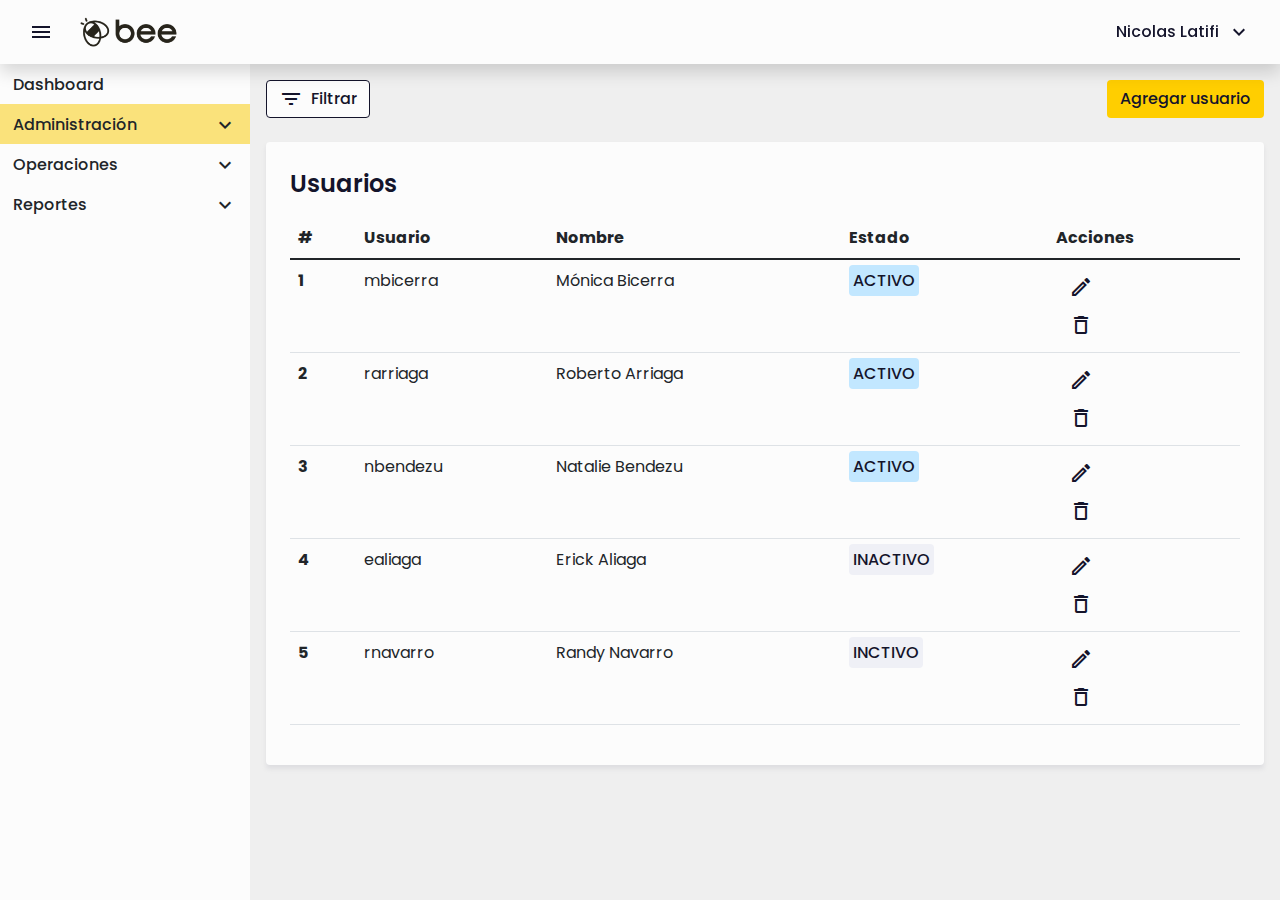
==== commit 31077410: "modal cambiod e contraseña" ====
--- a/index.html
+++ b/index.html
@@ -44,7 +44,7 @@
 					</span>
 			  </button>
 			  <ul class="dropdown-menu dropdown-menu-end" aria-labelledby="dropdownMenuButton1">
-			    <li><a class="dropdown-item" href="#">Cambiar contraseña</a></li>
+			    <li><a class="dropdown-item" href="#" data-bs-toggle="modal" data-bs-target="#modalCambiarContra">Cambiar contraseña</a></li>
 			    <li><a class="dropdown-item" href="#">Cerrar sesión</a></li>
 			  </ul>
 			</div>
@@ -169,8 +169,91 @@
 						      <td>mbicerra</td>
 						      <td>Mónica Bicerra</td>
 						      <td><span class="tag-status tag-active">Activo</span></td>
-									<td>Editar</td>
+									<td class="action-cell">
+										<button type="button" name="button" class="btn button-icon button-icon-sm">
+											<span class="material-icons-outlined">
+												edit
+											</span>
+										</button>
+										<button type="button" name="button" class="btn button-icon button-icon-sm" data-bs-toggle="modal" data-bs-target="#modalActivarUsuario">
+											<span class="material-icons-outlined">
+												delete
+											</span>
+										</button>
+									</td>
 						    </tr>
+								<tr>
+									<th scope="row">2</th>
+									<td>rarriaga</td>
+									<td>Roberto Arriaga</td>
+									<td><span class="tag-status tag-active">Activo</span></td>
+									<td class="action-cell">
+										<button type="button" name="button" class="btn button-icon button-icon-sm">
+											<span class="material-icons-outlined">
+												edit
+											</span>
+										</button>
+										<button type="button" name="button" class="btn button-icon button-icon-sm" data-bs-toggle="modal" data-bs-target="#modalActivarUsuario">
+											<span class="material-icons-outlined">
+												delete
+											</span>
+										</button>
+									</td>
+								</tr>
+								<tr>
+									<th scope="row">3</th>
+									<td>nbendezu</td>
+									<td>Natalie Bendezu</td>
+									<td><span class="tag-status tag-active">Activo</span></td>
+									<td class="action-cell">
+										<button type="button" name="button" class="btn button-icon button-icon-sm">
+											<span class="material-icons-outlined">
+												edit
+											</span>
+										</button>
+										<button type="button" name="button" class="btn button-icon button-icon-sm" data-bs-toggle="modal" data-bs-target="#modalActivarUsuario">
+											<span class="material-icons-outlined">
+												delete
+											</span>
+										</button>
+									</td>
+								</tr>
+								<tr>
+									<th scope="row">4</th>
+									<td>ealiaga</td>
+									<td>Erick Aliaga</td>
+									<td><span class="tag-status tag-inactive">Inactivo</span></td>
+									<td class="action-cell">
+										<button type="button" name="button" class="btn button-icon button-icon-sm">
+											<span class="material-icons-outlined">
+												edit
+											</span>
+										</button>
+										<button type="button" name="button" class="btn button-icon button-icon-sm" data-bs-toggle="modal" data-bs-target="#modalActivarUsuario">
+											<span class="material-icons-outlined">
+												delete
+											</span>
+										</button>
+									</td>
+								</tr>
+								<tr>
+									<th scope="row">5</th>
+									<td>rnavarro</td>
+									<td>Randy Navarro</td>
+									<td><span class="tag-status tag-inactive">Inctivo</span></td>
+									<td class="action-cell">
+										<button type="button" name="button" class="btn button-icon button-icon-sm">
+											<span class="material-icons-outlined">
+												edit
+											</span>
+										</button>
+										<button type="button" name="button" class="btn button-icon button-icon-sm" data-bs-toggle="modal" data-bs-target="#modalActivarUsuario">
+											<span class="material-icons-outlined">
+												delete
+											</span>
+										</button>
+									</td>
+								</tr>
 
 
 						  </tbody>
@@ -221,6 +304,63 @@
 			</div>
 		</div>
 
+		<div class="modal fade" id="modalActivarUsuario" tabindex="-1" aria-labelledby="exampleModalLabel" aria-hidden="true">
+			<div class="modal-dialog">
+				<div class="modal-content">
+					<div class="modal-header">
+						<h5 class="modal-title" id="exampleModalLabel">Activar Usuario</h5>
+						<button type="button" class="btn-close" data-bs-dismiss="modal" aria-label="Close"></button>
+					</div>
+					<div class="modal-body">
+						¿Desea activar el usaurio?
+					</div>
+					<div class="modal-footer">
+						<button type="button" class="btn button-ghost" data-bs-dismiss="modal">Cerrar</button>
+						<button type="button" class="btn button-primary">Confirmar</button>
+					</div>
+				</div>
+			</div>
+		</div>
+
+		<div class="modal fade" id="modalCambiarContra" tabindex="-1" aria-labelledby="exampleModalLabel" aria-hidden="true">
+			<div class="modal-dialog">
+				<div class="modal-content">
+					<div class="modal-header">
+						<h5 class="modal-title" id="exampleModalLabel">Cambio de Contraseña</h5>
+						<button type="button" class="btn-close" data-bs-dismiss="modal" aria-label="Close"></button>
+					</div>
+					<div class="modal-body">
+						<form>
+							<div class="form-group">
+								<label for="inputUser" class="form-label">Usuario</label>
+								<input type="text" class="form-control" id="inputUser" value="nlatifi" disabled>
+							</div>
+							<div class="form-group">
+								<label for="inputUserName" class="form-label">Nombre</label>
+								<input type="text" class="form-control" id="inputUserName" value="Nicolas Latifi" disabled>
+							</div>
+							<div class="form-group">
+								<label for="inputUserPassword" class="form-label">Contraseña</label>
+								<input type="password" class="form-control" id="inputUserPassword" value="123456">
+							</div>
+							<div class="form-group">
+								<label for="inputUserPasswordNew" class="form-label">Nueva Contraseña</label>
+								<input type="password" class="form-control" id="inputUserPasswordNew">
+							</div>
+							<div class="form-group">
+								<label for="inputUserPasswordNewConfirm" class="form-label">Pepetir Nueva Contraseña</label>
+								<input type="password" class="form-control" id="inputUserPasswordNewConfirm">
+							</div>
+
+						</form>
+					</div>
+					<div class="modal-footer">
+						<button type="button" class="btn button-ghost" data-bs-dismiss="modal">Cerrar</button>
+						<button type="button" class="btn button-primary">Guardar</button>
+					</div>
+				</div>
+			</div>
+		</div>
 	<!-- Modal -->
 
 	<!-- Fin Modals -->
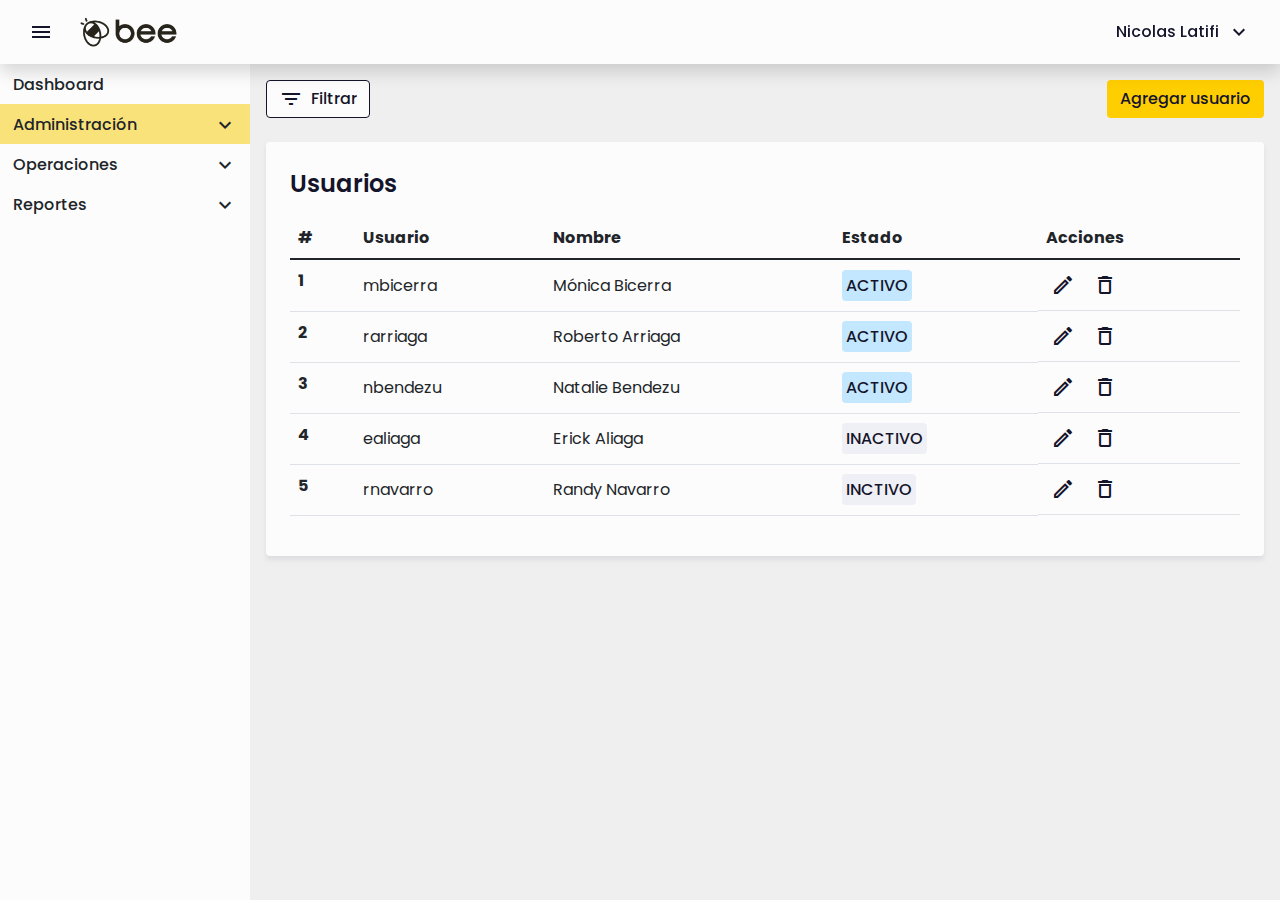
==== commit 251c1394: "accrodion checkbox header style base" ====
--- a/index.html
+++ b/index.html
@@ -134,7 +134,7 @@
 								Filtrar
 							</button>
 
-							<button type="button" name="button" class="btn button-primary">
+							<button type="button" name="button" class="btn button-primary showCrearUsuarios">
 								Agregar usuario
 							</button>
 						</div>
@@ -262,6 +262,110 @@
 					</div>
 				</div>
 			</div>
+
+			<div class="panel" id="crearUsuarios-panel">
+				<nav aria-label="breadcrumb">
+					<ol class="breadcrumb">
+						<li class="breadcrumb-item showAdmninistracionUsuarios"><a href="#" class="button-link">Usuarios</a></li>
+						<li class="breadcrumb-item active" aria-current="page">Agregar Usuario</li>
+					</ol>
+				</nav>
+
+				<div class="row">
+					<div class="col-lg-6 mx-auto">
+						<div class="card mx-auto">
+							<div class="card-header">
+								<h2>
+									Agregar Usuario
+								</h2>
+							</div>
+							<div class="card-body">
+								<form action="">
+									<fieldset class="fieldset-form">
+										<div class="form-check">
+											<input class="form-check-input" type="radio" name="radioTypeUser" id="radioTypeUserInhouse">
+											<label class="form-check-label" for="radioTypeUserInhouse">
+												Usuario In House
+											</label>
+										</div>
+										<div class="form-check">
+											<input class="form-check-input" type="radio" name="radioTypeUser" id="radioTypeUserAdmin">
+											<label class="form-check-label" for="radioTypeUserAdmin">
+												Usuario Administrador
+											</label>
+										</div>
+									</fieldset>
+									<fieldset class="fieldset-form fieldset-hide" id="fieldset-userInhouse">
+										<form>
+											<div class="form-group">
+												<label for="inputUserInhouseNew" class="form-label">Usuario</label>
+												<input type="text" class="form-control" id="inputUserInhouseNew" placeholder="Alias de usuario">
+											</div>
+											<div class="form-group">
+												<label for="inputNameUserInhouseNew" class="form-label">Nombre Usuario</label>
+												<input type="text" class="form-control" id="inputNameUserInhouseNew" placeholder="Nombre del usuario">
+											</div>
+											<div class="form-group">
+												<label for="inputSerieUserInhouseNew" class="form-label">Serie documento</label>
+												<input type="text" class="form-control" id="inputSerieUserInhouseNew" placeholder="Número de serie">
+											</div>
+											<button type="button" name="button" class="btn button-outline">Administrar permisos</button>
+										</form>
+									</fieldset>
+									<fieldset class="fieldset-form fieldset-hide" id="fieldset-userAdmin">
+										<div class="wrap-options-userAdmin">
+											<div class="form-check">
+												<input class="form-check-input" type="checkbox" value="" name="userAdminType" id="checkUserCloud">
+												<label class="form-check-label" for="checkUserCloud">
+													Usuario Cloud
+												</label>
+											</div>
+											<div class="form-check">
+												<input class="form-check-input" type="checkbox" value="" name="userAdminType" id="checkUserValidador">
+												<label class="form-check-label" for="checkUserValidador">
+													Usuario Validador
+												</label>
+											</div>
+										</div>
+
+										<form>
+											<div class="form-group">
+												<label for="inputUserAdminNew" class="form-label">Usuario</label>
+												<input type="text" class="form-control" id="inputUserAdminNew" placeholder="Alias de usuario">
+											</div>
+											<div class="form-group">
+												<label for="inputNameUserAdminNew" class="form-label">Nombre</label>
+												<input type="text" class="form-control" id="inputNameUserAdminNew" placeholder="Ingrese nombre">
+											</div>
+											<div class="form-group">
+												<label for="inputNameUserAdminNew" class="form-label">Apellido Paterno</label>
+												<input type="text" class="form-control" id="inputNameUserAdminNew" placeholder="Ingrese apellido">
+											</div>
+										</form>
+									</fieldset>
+									<fieldset class="fieldset-form fieldset-hide" id="fieldset-formNewUserCloud">
+										<form>
+											<button type="button" name="button" class="btn button-outline" data-bs-toggle="modal" data-bs-target="#modalPermisosModulosAdminUser">
+												Administrar permisos
+											</button>
+										</form>
+									</fieldset>
+									<fieldset class="fieldset-form fieldset-hide" id="fieldset-formNewUserValidador">
+										<div class="form-check form-switch">
+											<input class="form-check-input" type="checkbox" role="switch" id="switchCheckUserValidadorMaestro">
+											<label class="form-check-label" for="switchCheckUserValidadorMaestro">Usuario Validador Maestro</label>
+										</div>
+									</fieldset>
+								</form>
+							</div>
+							<div class="card-footer">
+								<button type="button" name="button" class="btn button-ghost showAdmninistracionUsuarios">Cerrar</button>
+								<button type="button" name="button" class="btn button-primary">Guardar</button>
+							</div>
+						</div>
+					</div>
+				</div>
+			</div>
 		</div>
 		<!-- End main panel -->
 
@@ -285,7 +389,7 @@
 						<form>
 							<div class="form-group">
 								<label for="inputUser" class="form-label">Usuario</label>
-								<input type="email" class="form-control" id="inputUser" placeholder="Ingrese nombre de usuario">
+								<input type="text" class="form-control" id="inputUser" placeholder="Ingrese nombre de usuario">
 							</div>
 							<div class="form-group">
 								<label for="inputUser" class="form-label">Estado</label>
@@ -361,6 +465,87 @@
 				</div>
 			</div>
 		</div>
+
+		<div class="modal fade" id="modalPermisosModulosAdminUser" tabindex="-1" aria-labelledby="exampleModalLabel" aria-hidden="true">
+			<div class="modal-dialog">
+				<div class="modal-content">
+					<div class="modal-header">
+						<h5 class="modal-title" id="exampleModalLabel">Administrar Permisos</h5>
+						<button type="button" class="btn-close" data-bs-dismiss="modal" aria-label="Close"></button>
+					</div>
+					<div class="modal-body">
+						<div class="accordion accordion-checkbox" id="accordionExample">
+						  <div class="accordion-item">
+						    <div class="accordion-header" id="headingOne">
+									<div class="form-check">
+										<input class="form-check-input selectAllCheckboxes" type="checkbox" value="" id="selectAll" checked>
+										<label class="form-check-label" for="selectAll">
+											Administración
+										</label>
+									</div>
+						      <button class="accordion-button" type="button" data-bs-toggle="collapse" data-bs-target="#collapseOne" aria-expanded="true" aria-controls="collapseOne">
+										
+						      </button>
+						    </div>
+						    <div id="collapseOne" class="accordion-collapse collapse show" aria-labelledby="headingOne" data-bs-parent="#accordionExample">
+						      <div class="accordion-body">
+										<ul class="mb-0">
+											<div class="form-check">
+												<input class="form-check-input selectAllCheckboxes" type="checkbox" value="" id="checkOption1" checked>
+												<label class="form-check-label" for="checkOption1">
+													Option 1
+												</label>
+											</div>
+											<div class="form-check">
+												<input class="form-check-input selectAllCheckboxes" type="checkbox" value="" id="checkOption2" checked>
+												<label class="form-check-label" for="checkOption2">
+													Option 2
+												</label>
+											</div>
+											<div class="form-check">
+												<input class="form-check-input selectAllCheckboxes" type="checkbox" value="" id="checkOption3" checked>
+												<label class="form-check-label" for="checkOption3">
+													Option 3
+												</label>
+											</div>
+										</ul>
+						      </div>
+						    </div>
+						  </div>
+						  <div class="accordion-item">
+						    <h2 class="accordion-header" id="headingTwo">
+						      <button class="accordion-button collapsed" type="button" data-bs-toggle="collapse" data-bs-target="#collapseTwo" aria-expanded="false" aria-controls="collapseTwo">
+						        Accordion Item #2
+						      </button>
+						    </h2>
+						    <div id="collapseTwo" class="accordion-collapse collapse" aria-labelledby="headingTwo" data-bs-parent="#accordionExample">
+						      <div class="accordion-body">
+						        <strong>This is the second item's accordion body.</strong> It is hidden by default, until the collapse plugin adds the appropriate classes that we use to style each element. These classes control the overall appearance, as well as the showing and hiding via CSS transitions. You can modify any of this with custom CSS or overriding our default variables. It's also worth noting that just about any HTML can go within the <code>.accordion-body</code>, though the transition does limit overflow.
+						      </div>
+						    </div>
+						  </div>
+						  <div class="accordion-item">
+						    <h2 class="accordion-header" id="headingThree">
+						      <button class="accordion-button collapsed" type="button" data-bs-toggle="collapse" data-bs-target="#collapseThree" aria-expanded="false" aria-controls="collapseThree">
+						        Accordion Item #3
+						      </button>
+						    </h2>
+						    <div id="collapseThree" class="accordion-collapse collapse" aria-labelledby="headingThree" data-bs-parent="#accordionExample">
+						      <div class="accordion-body">
+						        <strong>This is the third item's accordion body.</strong> It is hidden by default, until the collapse plugin adds the appropriate classes that we use to style each element. These classes control the overall appearance, as well as the showing and hiding via CSS transitions. You can modify any of this with custom CSS or overriding our default variables. It's also worth noting that just about any HTML can go within the <code>.accordion-body</code>, though the transition does limit overflow.
+						      </div>
+						    </div>
+						  </div>
+						</div>
+						</div>
+					</div>
+					<div class="modal-footer">
+						<button type="button" class="btn button-ghost" data-bs-dismiss="modal">Cerrar</button>
+						<button type="button" class="btn button-primary">Guardar</button>
+					</div>
+				</div>
+			</div>
+		</div>
 	<!-- Modal -->
 
 	<!-- Fin Modals -->
--- a/css/main.css
+++ b/css/main.css
@@ -14,7 +14,7 @@
   --danger: #EB0046;
   --danger-dark: #A20F1D;
   --danger-light: #F8D7DA;
-  --info: #057BA6;
+  --info: #0d6efd;
   --info-dark: #041E49;
   --info-light: #C2E7FF;
   --warning: #FF9033;
@@ -241,6 +241,7 @@
   /* background-color: salmon; */
   color: var(--info);
   padding: 0.5rem  0;
+  text-decoration: none;
 }
 
 .button-link:hover {
@@ -326,6 +327,11 @@
   color: var(--dark);
   background-color: none;
   box-shadow: 0 0 0 0.25rem rgba(20, 20, 43, 0.25);
+}
+
+.button-icon-sm {
+  /* background-color: salmon; */
+  padding: .25rem;;
 }
 
 .button-circle {
@@ -547,7 +553,7 @@
 /* END LOGIN */
 
 .main-admin {
-  background-color: salmon;
+  /* background-color: salmon; */
   padding-top: 64px;
 }
 
@@ -684,6 +690,25 @@
   border-bottom: 1px solid var(--dark);
 }
 
+.table .body-table th {
+  /* background-color: pink; */
+  vertical-align: middle;
+}
+
+.table td {
+  /* background-color: yellow; */
+  vertical-align: middle;
+}
+
+.action-cell {
+  display: flex;
+  align-items: center;
+}
+
+.action-cell .btn {
+  margin-right: .5rem;
+}
+
 /* Pagination color */
 .page-item.active .page-link {
   z-index: 3;
@@ -739,6 +764,8 @@
 }
 
 /*   fin  Pagination     */
+
+
 /* End TABLES */
 
 /* MODALS */
@@ -777,4 +804,125 @@
   background-color: var(--gray-light);
   color: var(--dark);
 }
-/* EN TAGS */
+/* END TAGS */
+
+/* BREADCRUMB */
+
+.breadcrumb {
+  margin-bottom: 1.5rem;
+}
+/* END BREADCRUMB */
+
+/* CARD */
+
+.card {
+  border-radius: .5rem;
+  overflow: hidden;
+  box-shadow: 0px 4px 4px rgba(175, 177, 189, 0.25);
+  width: 37.5rem;
+}
+
+.card-header {
+  padding: 1rem;
+  background-color: var(--white);
+  border-bottom: none;
+}
+
+.card-header h2 {
+  font-size: 1.5rem;
+  font-weight: 600;
+  margin-bottom: 0;
+}
+
+.card-body {
+  background-color: var(--white);
+  padding: 1rem;
+}
+
+.card-footer {
+  background-color: var(--white);
+  border-top: none;
+  display: flex;
+  justify-content: flex-end;
+  padding: 1rem;
+}
+
+.card-footer .btn {
+  margin-left: .5rem;
+}
+/* END CARD */
+
+/* FORM CREAR USUARIO */
+.fieldset-hide {
+  display: none;
+}
+
+.fieldset-form {
+  margin-bottom: 1rem;
+}
+
+.wrap-options-userAdmin {
+  /* background-color: pink; */
+  margin-left: 2rem;
+  margin-bottom: 1rem;
+
+}
+/* END FORM CREAR USUARIO */
+
+/* ACCORDION CHECKBOX */
+.accordion-checkbox .accordion-header {
+  /* background-color: pink; */
+  display: flex;
+  align-items: center;
+}
+
+.accordion-checkbox .accordion-body {
+  background-color: var(--gray-light);
+}
+
+.accordion-checkbox .accordion-header .form-check {
+  /* background-color: lavender; */
+  padding: 1rem 1.25rem;
+  margin-bottom: 0;
+  height: 56px;
+  display: flex;
+  justify-content: center;
+  align-items: center;
+}
+
+.accordion-checkbox .accordion-header .form-check .form-check-input {
+  float: none;
+  margin: 0;
+  margin-right: .5rem;
+}
+
+.form-check .form-check-input, .form-check .form-check-label  {
+  cursor: pointer;
+}
+
+.accordion-checkbox .accordion-button:not(.collapsed) {
+  background-color: var(--white);
+  color: var(--dark);
+  background-color: none;
+  box-shadow: inset 0 -1px 0 rgba(0, 0, 0, 0.125);
+}
+
+.accordion-checkbox .accordion-button:focus {
+  z-index: 3;
+  border-color: none;
+  outline: 0;
+  box-shadow: none;
+  color: var(--dark);
+}
+
+.accordion-checkbox .accordion-button {
+  padding-left: 0;
+}
+
+.accordion-button:not(.collapsed)::after {
+  background-image: url("data:image/svg+xml,%3csvg xmlns='http://www.w3.org/2000/svg' viewBox='0 0 16 16' fill='%23212529'%3e%3cpath fill-rule='evenodd' d='M1.646 4.646a.5.5 0 0 1 .708 0L8 10.293l5.646-5.647a.5.5 0 0 1 .708.708l-6 6a.5.5 0 0 1-.708 0l-6-6a.5.5 0 0 1 0-.708z'/%3e%3c/svg%3e");  transform: rotate(-180deg);
+  color: var(--dark);
+}
+
+
+/* ACCORDION CHECKBOX */
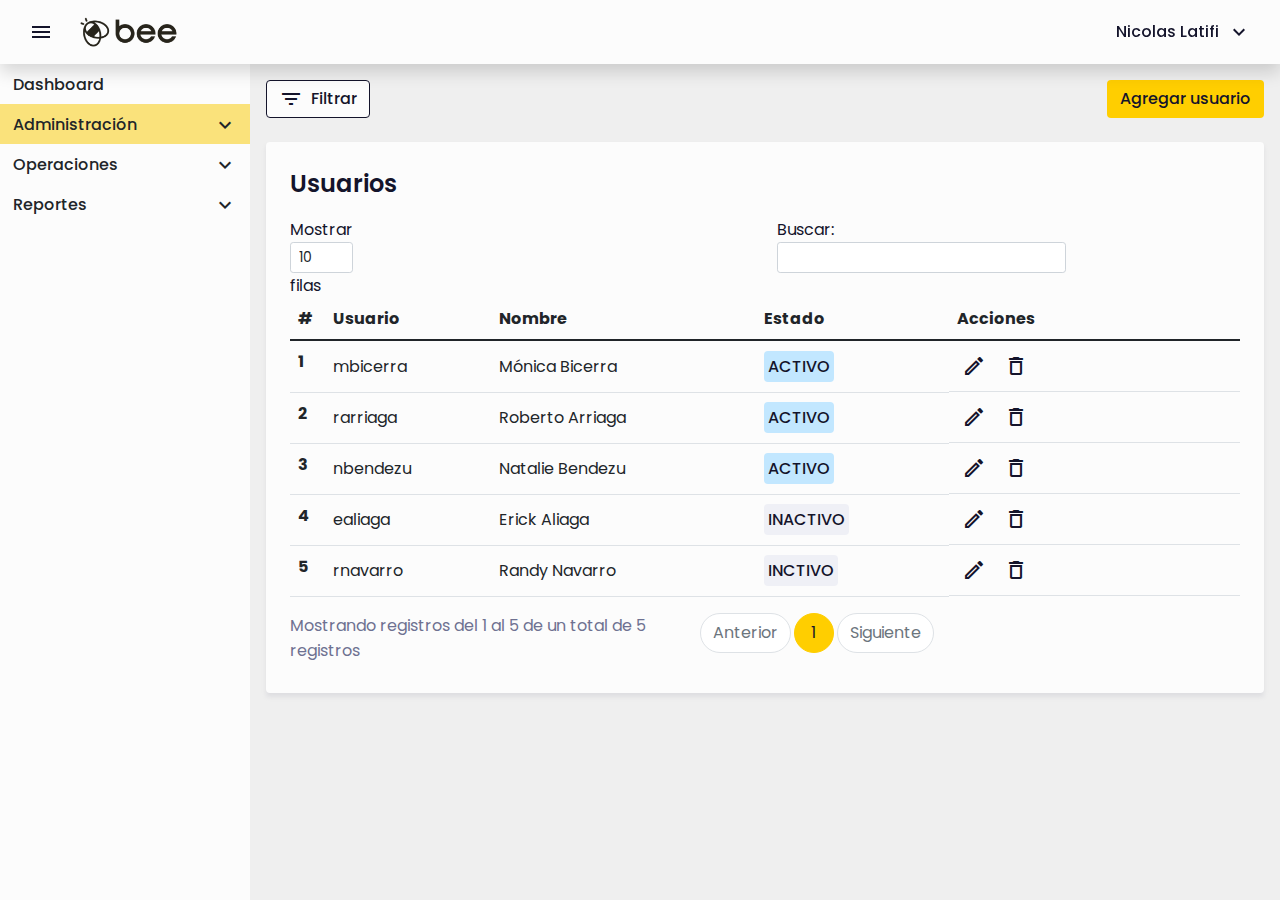
==== commit d400bf88: "modal accordion checkboxes modulos" ====
--- a/index.html
+++ b/index.html
@@ -474,69 +474,151 @@
 						<button type="button" class="btn-close" data-bs-dismiss="modal" aria-label="Close"></button>
 					</div>
 					<div class="modal-body">
-						<div class="accordion accordion-checkbox" id="accordionExample">
+						<div class="accordion accordion-checkbox" id="accordionPermisosModulos">
 						  <div class="accordion-item">
-						    <div class="accordion-header" id="headingOne">
-									<div class="form-check">
-										<input class="form-check-input selectAllCheckboxes" type="checkbox" value="" id="selectAll" checked>
-										<label class="form-check-label" for="selectAll">
-											Administración
-										</label>
-									</div>
-						      <button class="accordion-button" type="button" data-bs-toggle="collapse" data-bs-target="#collapseOne" aria-expanded="true" aria-controls="collapseOne">
-										
-						      </button>
-						    </div>
-						    <div id="collapseOne" class="accordion-collapse collapse show" aria-labelledby="headingOne" data-bs-parent="#accordionExample">
-						      <div class="accordion-body">
-										<ul class="mb-0">
+						  	<div class="accordion-header" id="headingOne">
+						  		<div class="form-check">
+						  			<input class="form-check-input selectAllCheckboxesAdministracion" type="checkbox" value="" id="selectAllModulosAdministracion" checked>
+						  			<label class="form-check-label" for="selectAllModulosAdministracion">
+						  				Administración
+						  			</label>
+						  		</div>
+						  		<button class="accordion-button" type="button" data-bs-toggle="collapse" data-bs-target="#collapseOnePermisosModulos" aria-expanded="true" aria-controls="collapseOnePermisosModulos"></button>
+						  	</div>
+						  	<div id="collapseOnePermisosModulos" class="accordion-collapse collapse show" aria-labelledby="headingOne" data-bs-parent="#accordionPermisosModulos">
+						  		<div class="accordion-body">
+						  			<ul class="mb-0">
+						  				<div class="form-check">
+						  					<input class="form-check-input selectAllCheckboxesAdministracion" type="checkbox" value="" id="checkAdminModuleOption1" checked>
+						  					<label class="form-check-label" for="checkAdminModuleOption1">
+						  						Usuario
+						  					</label>
+						  				</div>
+						  				<div class="form-check">
+						  					<input class="form-check-input selectAllCheckboxesAdministracion" type="checkbox" value="" id="checkAdminModuleOption2" checked>
+						  					<label class="form-check-label" for="checkAdminModuleOption2">
+						  						Ejecutivo
+						  					</label>
+						  				</div>
+						  				<div class="form-check">
+						  					<input class="form-check-input selectAllCheckboxesAdministracion" type="checkbox" value="" id="checkAdminModuleOption3" checked>
+						  					<label class="form-check-label" for="checkAdminModuleOption3">
+						  						Empresa
+						  					</label>
+						  				</div>
+						  				<div class="form-check">
+						  					<input class="form-check-input selectAllCheckboxesAdministracion" type="checkbox" value="" id="checkAdminModuleOption4" checked>
+						  					<label class="form-check-label" for="checkAdminModuleOption4">
+						  						Sede
+						  					</label>
+						  				</div>
+						  				<div class="form-check">
+						  					<input class="form-check-input selectAllCheckboxesAdministracion" type="checkbox" value="" id="checkAdminModuleOption5" checked>
+						  					<label class="form-check-label" for="checkAdminModuleOption5">
+						  						Programaciones
+						  					</label>
+						  				</div>
+						  				<div class="form-check">
+						  					<input class="form-check-input selectAllCheckboxesAdministracion" type="checkbox" value="" id="checkAdminModuleOption6" checked>
+						  					<label class="form-check-label" for="checkAdminModuleOption6">
+						  						Producto
+						  					</label>
+						  				</div>
+						  				<div class="form-check">
+						  					<input class="form-check-input selectAllCheckboxesAdministracion" type="checkbox" value="" id="checkAdminModuleOption7" checked>
+						  					<label class="form-check-label" for="checkAdminModuleOption7">
+						  						Cliente
+						  					</label>
+						  				</div>
+						  			</ul>
+						  		</div>
+						  	</div>
+						  </div>
+
+						  <div class="accordion-item">
+						  	<div class="accordion-header" id="headingTwo">
+						  		<div class="form-check">
+						  			<input class="form-check-input selectAllCheckboxesOperaciones" type="checkbox" value="" id="selectAllModulosOperaciones" checked>
+						  			<label class="form-check-label" for="selectAllModulosOperaciones">
+						  				Operaciones
+						  			</label>
+						  		</div>
+						  		<button class="accordion-button" type="button" data-bs-toggle="collapse" data-bs-target="#collapseTwoPermisosModulos" aria-expanded="true" aria-controls="collapseTwoPermisosModulos"></button>
+						  	</div>
+						  	<div id="collapseTwoPermisosModulos" class="accordion-collapse collapse" aria-labelledby="headingTwo" data-bs-parent="#accordionPermisosModulos">
+						  		<div class="accordion-body">
+						  			<ul class="mb-0">
+						  				<div class="form-check">
+						  					<input class="form-check-input selectAllCheckboxesOperaciones" type="checkbox" value="" id="checkOperationModuleOption1" checked>
+						  					<label class="form-check-label" for="checkOperationModuleOption1">
+						  						Compra
+						  					</label>
+						  				</div>
+						  				<div class="form-check">
+						  					<input class="form-check-input selectAllCheckboxesOperaciones" type="checkbox" value="" id="checkOperationModuleOption2" checked>
+						  					<label class="form-check-label" for="checkOperationModuleOption2">
+						  						Venta virtual
+						  					</label>
+						  				</div>
+						  				<div class="form-check">
+						  					<input class="form-check-input selectAllCheckboxesOperaciones" type="checkbox" value="" id="checkOperationModuleOption3" checked>
+						  					<label class="form-check-label" for="checkOperationModuleOption3">
+						  						Control venta
+						  					</label>
+						  				</div>
+						  			</ul>
+						  		</div>
+						  	</div>
+						  </div>
+
+							<div class="accordion-item">
+						  	<div class="accordion-header" id="headingThree">
+						  		<div class="form-check">
+						  			<input class="form-check-input selectAllCheckboxesReportes" type="checkbox" value="" id="selectAllModulosReportes" checked>
+						  			<label class="form-check-label" for="selectAllModulosReportes">
+						  				Reportes
+						  			</label>
+						  		</div>
+						  		<button class="accordion-button" type="button" data-bs-toggle="collapse" data-bs-target="#collapseThreePermisosModulos" aria-expanded="true" aria-controls="collapseThreePermisosModulos"></button>
+						  	</div>
+						  	<div id="collapseThreePermisosModulos" class="accordion-collapse collapse" aria-labelledby="headingThree" data-bs-parent="#accordionPermisosModulos">
+						  		<div class="accordion-body">
+						  			<ul class="mb-0">
+						  				<div class="form-check">
+						  					<input class="form-check-input selectAllCheckboxesReportes" type="checkbox" value="" id="checkReportModuleOption1" checked>
+						  					<label class="form-check-label" for="checkReportModuleOption1">
+						  						Stock disponible
+						  					</label>
+						  				</div>
+						  				<div class="form-check">
+						  					<input class="form-check-input selectAllCheckboxesReportes" type="checkbox" value="" id="checkReportModuleOption2" checked>
+						  					<label class="form-check-label" for="checkReportModuleOption2">
+						  						Venta In House
+						  					</label>
+						  				</div>
+						  				<div class="form-check">
+						  					<input class="form-check-input selectAllCheckboxesReportes" type="checkbox" value="" id="checkReportModuleOption3" checked>
+						  					<label class="form-check-label" for="checkReportModuleOption3">
+						  						Cierre promotor
+						  					</label>
+						  				</div>
 											<div class="form-check">
-												<input class="form-check-input selectAllCheckboxes" type="checkbox" value="" id="checkOption1" checked>
-												<label class="form-check-label" for="checkOption1">
-													Option 1
+												<input class="form-check-input selectAllCheckboxesReportes" type="checkbox" value="" id="checkReportModuleOption4" checked>
+												<label class="form-check-label" for="checkReportModuleOption4">
+													Cierre promotor
 												</label>
 											</div>
 											<div class="form-check">
-												<input class="form-check-input selectAllCheckboxes" type="checkbox" value="" id="checkOption2" checked>
-												<label class="form-check-label" for="checkOption2">
-													Option 2
+												<input class="form-check-input selectAllCheckboxesReportes" type="checkbox" value="" id="checkReportModuleOption5" checked>
+												<label class="form-check-label" for="checkReportModuleOption5">
+													Activación promotor
 												</label>
 											</div>
-											<div class="form-check">
-												<input class="form-check-input selectAllCheckboxes" type="checkbox" value="" id="checkOption3" checked>
-												<label class="form-check-label" for="checkOption3">
-													Option 3
-												</label>
-											</div>
-										</ul>
-						      </div>
-						    </div>
+						  			</ul>
+						  		</div>
+						  	</div>
 						  </div>
-						  <div class="accordion-item">
-						    <h2 class="accordion-header" id="headingTwo">
-						      <button class="accordion-button collapsed" type="button" data-bs-toggle="collapse" data-bs-target="#collapseTwo" aria-expanded="false" aria-controls="collapseTwo">
-						        Accordion Item #2
-						      </button>
-						    </h2>
-						    <div id="collapseTwo" class="accordion-collapse collapse" aria-labelledby="headingTwo" data-bs-parent="#accordionExample">
-						      <div class="accordion-body">
-						        <strong>This is the second item's accordion body.</strong> It is hidden by default, until the collapse plugin adds the appropriate classes that we use to style each element. These classes control the overall appearance, as well as the showing and hiding via CSS transitions. You can modify any of this with custom CSS or overriding our default variables. It's also worth noting that just about any HTML can go within the <code>.accordion-body</code>, though the transition does limit overflow.
-						      </div>
-						    </div>
-						  </div>
-						  <div class="accordion-item">
-						    <h2 class="accordion-header" id="headingThree">
-						      <button class="accordion-button collapsed" type="button" data-bs-toggle="collapse" data-bs-target="#collapseThree" aria-expanded="false" aria-controls="collapseThree">
-						        Accordion Item #3
-						      </button>
-						    </h2>
-						    <div id="collapseThree" class="accordion-collapse collapse" aria-labelledby="headingThree" data-bs-parent="#accordionExample">
-						      <div class="accordion-body">
-						        <strong>This is the third item's accordion body.</strong> It is hidden by default, until the collapse plugin adds the appropriate classes that we use to style each element. These classes control the overall appearance, as well as the showing and hiding via CSS transitions. You can modify any of this with custom CSS or overriding our default variables. It's also worth noting that just about any HTML can go within the <code>.accordion-body</code>, though the transition does limit overflow.
-						      </div>
-						    </div>
-						  </div>
-						</div>
+
 						</div>
 					</div>
 					<div class="modal-footer">
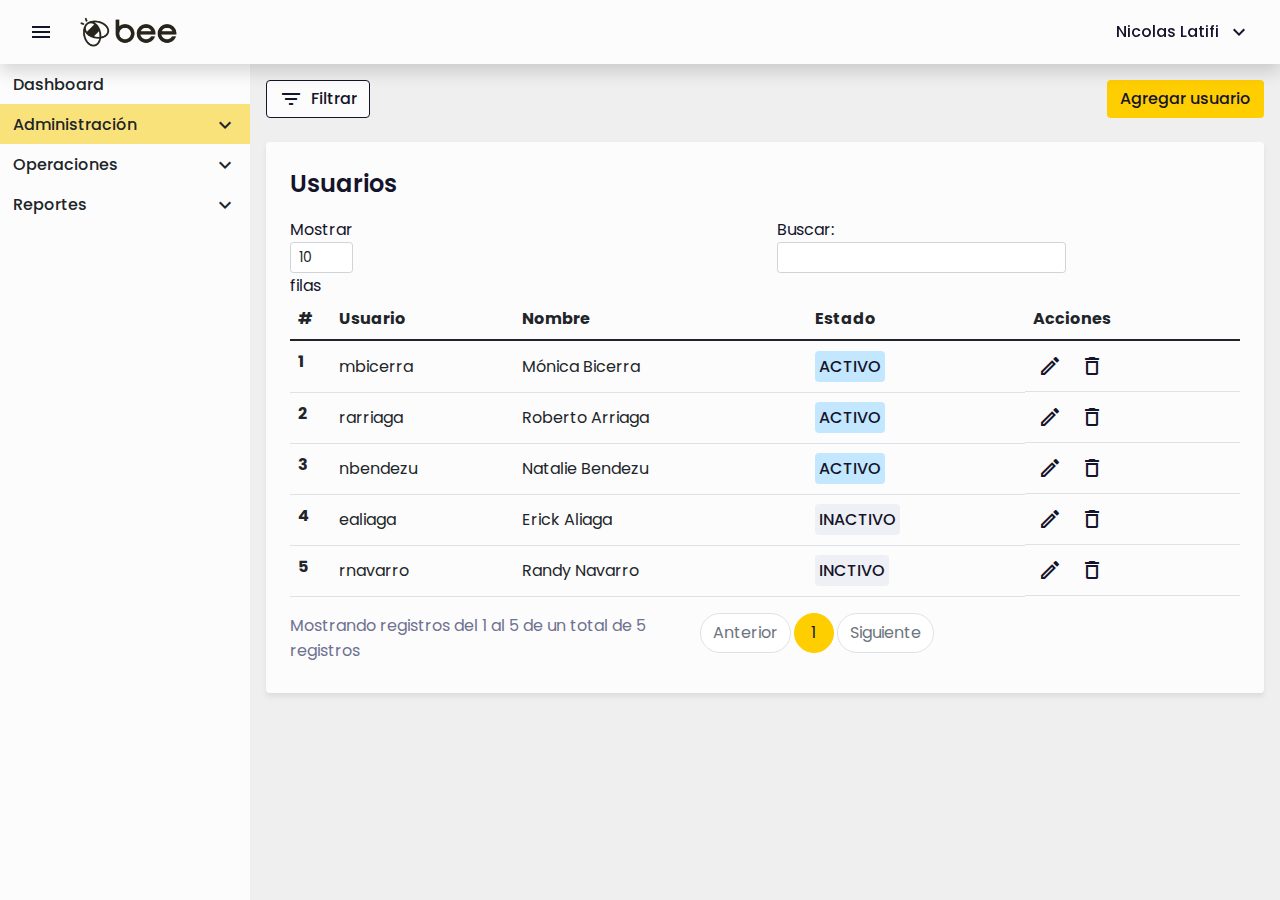
==== commit af7864fd: "modal permisos modulos done" ====
--- a/index.html
+++ b/index.html
@@ -475,6 +475,18 @@
 					</div>
 					<div class="modal-body">
 						<div class="accordion accordion-checkbox" id="accordionPermisosModulos">
+							<div class="accordion-item">
+						  	<div class="accordion-header" id="headingZero">
+						  		<div class="form-check">
+						  			<input class="form-check-input selectAllCheckboxesDashboard" type="checkbox" value="" id="selectAllModulosDashboard" checked>
+						  			<label class="form-check-label" for="selectAllModulosDashboard">
+						  				Dashboard
+						  			</label>
+						  		</div>
+						  		<button class="accordion-button accordion-button-not" type="button" data-bs-toggle="collapse" data-bs-target="#collapseZeroPermisosModulos" aria-expanded="true" aria-controls="collapseZeroPermisosModulos"></button>
+						  	</div>
+						  </div>
+
 						  <div class="accordion-item">
 						  	<div class="accordion-header" id="headingOne">
 						  		<div class="form-check">
@@ -618,7 +630,6 @@
 						  		</div>
 						  	</div>
 						  </div>
-
 						</div>
 					</div>
 					<div class="modal-footer">
--- a/css/main.css
+++ b/css/main.css
@@ -924,5 +924,7 @@
   color: var(--dark);
 }
 
-
+.accordion-button-not::after {
+  background-image: none !important;
+}
 /* ACCORDION CHECKBOX */
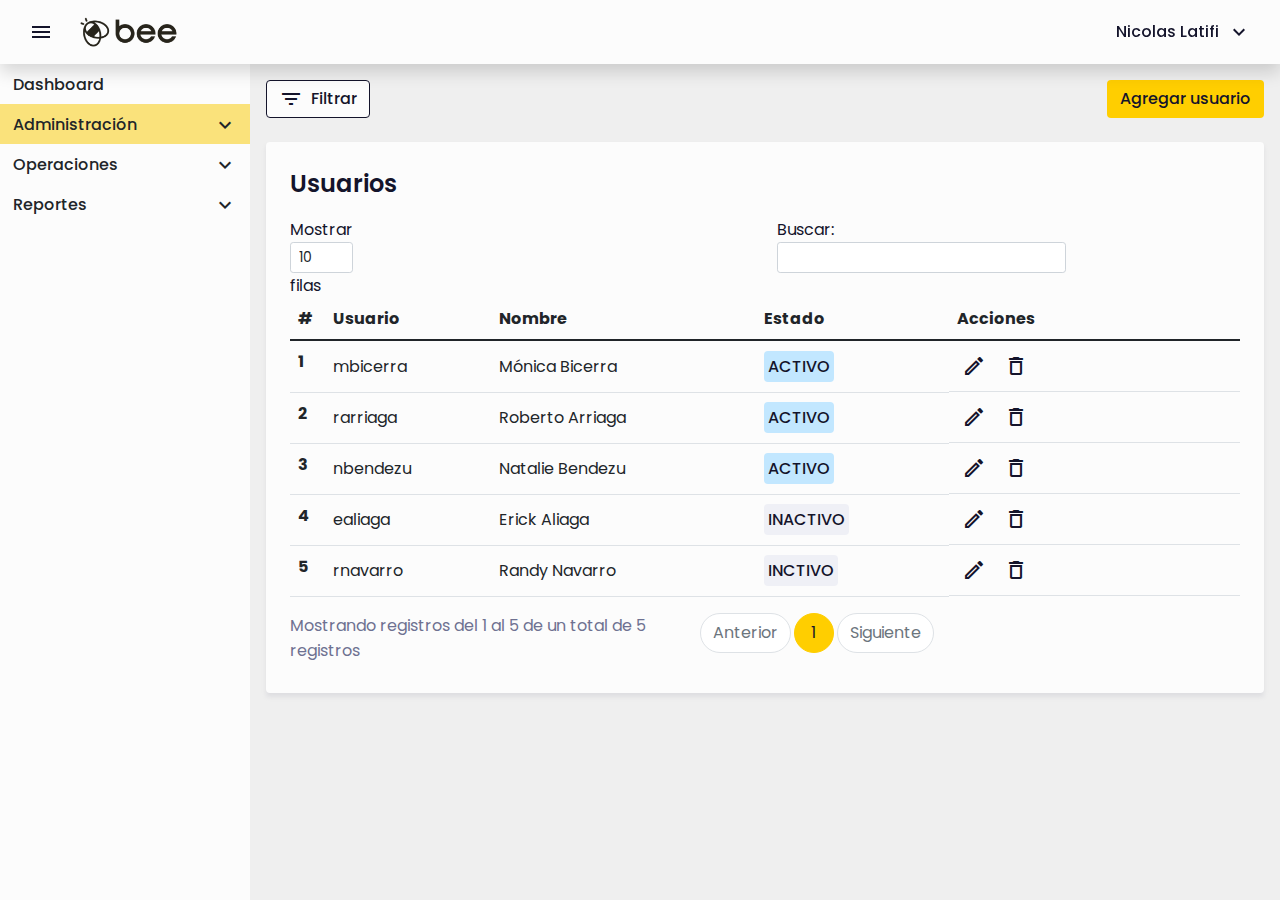
==== commit 3bf0235e: "show hide campos usuario admin" ====
--- a/index.html
+++ b/index.html
@@ -309,7 +309,7 @@
 												<label for="inputSerieUserInhouseNew" class="form-label">Serie documento</label>
 												<input type="text" class="form-control" id="inputSerieUserInhouseNew" placeholder="Número de serie">
 											</div>
-											<button type="button" name="button" class="btn button-outline">Administrar permisos</button>
+											<button type="button" name="button" class="btn button-outline" data-bs-toggle="modal" data-bs-target="#modalPermisosModulosInhouseUser">Administrar permisos Inhouse</button>
 										</form>
 									</fieldset>
 									<fieldset class="fieldset-form fieldset-hide" id="fieldset-userAdmin">
@@ -346,7 +346,7 @@
 									<fieldset class="fieldset-form fieldset-hide" id="fieldset-formNewUserCloud">
 										<form>
 											<button type="button" name="button" class="btn button-outline" data-bs-toggle="modal" data-bs-target="#modalPermisosModulosAdminUser">
-												Administrar permisos
+												Administrar permisos Cloud
 											</button>
 										</form>
 									</fieldset>
@@ -470,7 +470,7 @@
 			<div class="modal-dialog">
 				<div class="modal-content">
 					<div class="modal-header">
-						<h5 class="modal-title" id="exampleModalLabel">Administrar Permisos</h5>
+						<h5 class="modal-title" id="exampleModalLabel">Administrar Permisos Cloud</h5>
 						<button type="button" class="btn-close" data-bs-dismiss="modal" aria-label="Close"></button>
 					</div>
 					<div class="modal-body">
@@ -639,6 +639,48 @@
 				</div>
 			</div>
 		</div>
+
+		<div class="modal fade" id="modalPermisosModulosInhouseUser" tabindex="-1" aria-labelledby="exampleModalLabel" aria-hidden="true">
+			<div class="modal-dialog">
+				<div class="modal-content">
+					<div class="modal-header">
+						<h5 class="modal-title" id="exampleModalLabel">Administrar Permisos In House</h5>
+						<button type="button" class="btn-close" data-bs-dismiss="modal" aria-label="Close"></button>
+					</div>
+					<div class="modal-body">
+						<div class="accordion accordion-checkbox" id="accordionPermisosModulosInhouse">
+							<div class="accordion-item">
+								<div class="accordion-header" id="headingOne">
+									<div class="form-check">
+										<input class="form-check-input selectAllCheckboxesInhouse" type="checkbox" value="" id="selectAllModulosInhouse" checked>
+										<label class="form-check-label" for="selectAllModulosInhouse">
+											Reportes
+										</label>
+									</div>
+									<button class="accordion-button" type="button" data-bs-toggle="collapse" data-bs-target="#collapseOnePermisosModulosInhouse" aria-expanded="true" aria-controls="collapseOnePermisosModulos"></button>
+								</div>
+								<div id="collapseOnePermisosModulosInhouse" class="accordion-collapse collapse" aria-labelledby="headingOne" data-bs-parent="#accordionPermisosModulosInhouse">
+									<div class="accordion-body">
+										<ul class="mb-0">
+											<div class="form-check">
+												<input class="form-check-input selectAllCheckboxesInhouse" type="checkbox" value="" id="checkVentaModuleOption1" checked>
+												<label class="form-check-label" for="checkVentaModuleOption1">
+													Venta
+												</label>
+											</div>
+										</ul>
+									</div>
+								</div>
+							</div>
+						</div>
+					</div>
+					<div class="modal-footer">
+						<button type="button" class="btn button-ghost" data-bs-dismiss="modal">Cerrar</button>
+						<button type="button" class="btn button-primary">Guardar</button>
+					</div>
+				</div>
+			</div>
+		</div>
 	<!-- Modal -->
 
 	<!-- Fin Modals -->
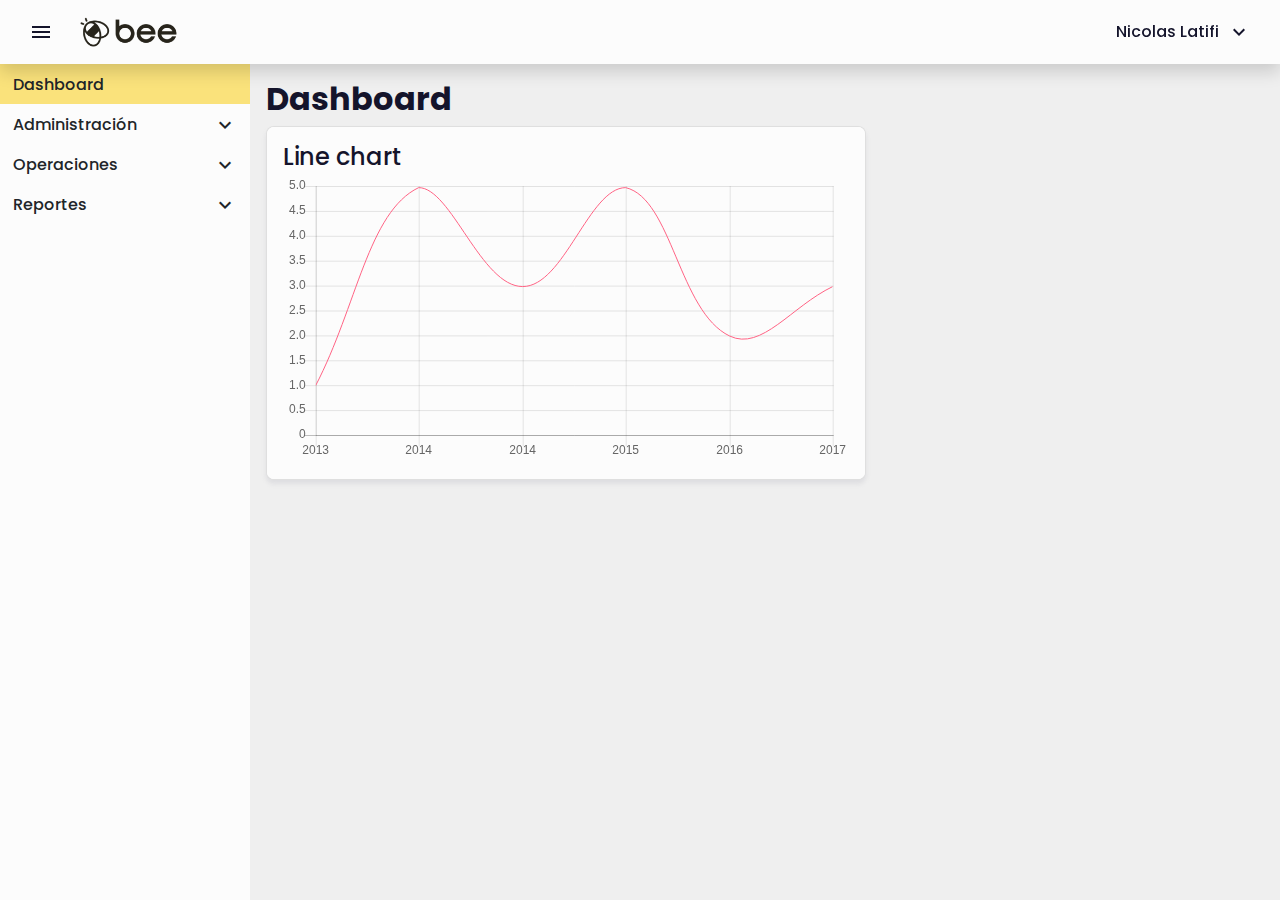
==== commit 27860f97: "add chart canvas" ====
--- a/index.html
+++ b/index.html
@@ -57,12 +57,12 @@
 		<div class="sidebar-admin" id="sidebar-admin">
 			<ul class="sidebar-admin-list">
 				<li class="item-sidebar">
-					<button class="btn btn-toggle collapsed showDashboard active-item-sidebar- active-">
+					<button class="btn btn-toggle collapsed showDashboard active-item-sidebar active">
 						Dashboard
 					</button>
 				</li>
 				<li class="item-sidebar">
-					<button class="btn btn-toggle collapsed btn-icon-sidebar active-item-sidebar active" data-bs-toggle="collapse" data-bs-target="#admin-collapse" aria-expanded="true">
+					<button class="btn btn-toggle collapsed btn-icon-sidebar" data-bs-toggle="collapse" data-bs-target="#admin-collapse" aria-expanded="true">
 						Administración
 						<span class="material-icons-outlined">
 							expand_more
@@ -112,18 +112,25 @@
 
 		<!-- Main panel -->
 		<div class="admin-panel ml-panel" id="admin-panel">
-			<div class="panel" id="dashboard-panel">
-				<h1>Dashboard panel</h1>
-				<p>Lorem ipsum dolor sit amet, consectetur adipisicing elit. Perspiciatis
-					laborum vitae repellat repudiandae provident fuga numquam.
-					Neque delectus sequi alias.
-				</p>
-				<p>
-					Lorem ipsum dolor sit amet, consectetur adipisicing elit. Dolorum odit cumque et ipsa, suscipit provident quae? Numquam illo, debitis recusandae culpa consectetur consequatur harum nam voluptatibus voluptatum. Maiores nihil, ullam obcaecati sed natus ut deleniti facilis deserunt alias! Repudiandae illo molestiae eveniet, nisi nulla debitis est consectetur architecto eum fugit eligendi incidunt delectus veritatis adipisci mollitia aliquid dolor, perferendis, temporibus impedit porro sit minima deleniti nam officia. Ea, deserunt in ratione nam, provident blanditiis nobis impedit architecto voluptate fugiat possimus, excepturi quasi distinctio error tempora veniam iure eaque delectus hic! Soluta tenetur praesentium nihil aliquam eius cupiditate repudiandae eaque esse.
-				</p>
-			</div>
-
-			<div class="panel active-panel" id="usuarios-panel">
+			<div class="panel active-panel" id="dashboard-panel">
+				<div class="header-panel">
+					<h1>Dashboard</h1>
+				</div>
+
+				<div class="row">
+					<div class="col-lg-6">
+						<div class="card">
+							<div class="card-body">
+								<h4 class="card-title">Line chart</h4>
+								<canvas id="lineChart"></canvas>
+							</div>
+						</div>
+					</div>
+				</div>
+
+			</div>
+
+			<div class="panel" id="usuarios-panel">
 				<div class="row">
 					<div class="col-lg-12">
 						<div class="action-btns">
@@ -315,13 +322,13 @@
 									<fieldset class="fieldset-form fieldset-hide" id="fieldset-userAdmin">
 										<div class="wrap-options-userAdmin">
 											<div class="form-check">
-												<input class="form-check-input" type="checkbox" value="" name="userAdminType" id="checkUserCloud">
+												<input class="form-check-input selectFalse" type="checkbox" value="" name="userAdminType" id="checkUserCloud">
 												<label class="form-check-label" for="checkUserCloud">
 													Usuario Cloud
 												</label>
 											</div>
 											<div class="form-check">
-												<input class="form-check-input" type="checkbox" value="" name="userAdminType" id="checkUserValidador">
+												<input class="form-check-input selectFalse" type="checkbox" value="" name="userAdminType" id="checkUserValidador">
 												<label class="form-check-label" for="checkUserValidador">
 													Usuario Validador
 												</label>
@@ -360,7 +367,7 @@
 							</div>
 							<div class="card-footer">
 								<button type="button" name="button" class="btn button-ghost showAdmninistracionUsuarios">Cerrar</button>
-								<button type="button" name="button" class="btn button-primary">Guardar</button>
+								<button type="button" name="button" class="btn button-primary" data-bs-toggle="modal" data-bs-target="#modalSuccess">Guardar</button>
 							</div>
 						</div>
 					</div>
@@ -681,6 +688,28 @@
 				</div>
 			</div>
 		</div>
+
+		<div class="modal fade" id="modalSuccess" tabindex="-1" aria-labelledby="exampleModalLabel" aria-hidden="true">
+			<div class="modal-dialog">
+				<div class="modal-content">
+					<div class="modal-header">
+						<h5 class="modal-title" id="exampleModalLabel">Datos Guardados</h5>
+						<button type="button" class="btn-close" data-bs-dismiss="modal" aria-label="Close"></button>
+					</div>
+					<div class="modal-body">
+						<p class="d-flex align-items-center">
+							<span class="material-icons success-color marginRight-1">
+								done
+							</span>
+							Los datos se guardaron de manera exitosa
+						</p>
+					</div>
+					<div class="modal-footer">
+						<button type="button" class="btn button-primary showAdmninistracionUsuarios" data-bs-dismiss="modal">Aceptar</button>
+					</div>
+				</div>
+			</div>
+		</div>
 	<!-- Modal -->
 
 	<!-- Fin Modals -->
@@ -689,8 +718,11 @@
 	<script src="js/bootstrap/jquery.3.2.1.min.js"></script>
 	<script src="js/plugin/datatables/datatables.min.js"></script>
 	<script src="js/bootstrap/bootstrap.bundle.min.js"></script>
+	<script src="js/plugin/chart.js/chart.min.js"></script>
+	<script src="js/charts.js"></script>
 	<script src="js/main.js"></script>
 
+
 </body>
 
 </html>
--- a/css/main.css
+++ b/css/main.css
@@ -268,7 +268,32 @@
 }
 
 .button-outline:focus {
-  background-color: none;
+  background-color: var(--white);
+  color: var(--dark);
+  border-color: 1px solid var(--dark);
+  box-shadow: 0 0 0 0.25rem rgba(20, 20, 43, 0.25);
+}
+
+.button-outline-icon {
+  background-color: var(--white);
+  color: var(--dark);
+  display: inline-flex;
+  align-items: center;
+  justify-content: center;
+  border-color: 1px solid var(--dark);
+}
+
+.button-outline-icon span {
+  margin-right: .5rem;
+}
+
+.button-outline-icon:hover {
+  background-color: var(--dark);
+  color: var(--white);
+}
+
+.button-outline-icon:focus,.button-outline-icon:active  {
+  background-color: var(--white);
   color: var(--dark);
   border-color: 1px solid var(--dark);
   box-shadow: 0 0 0 0.25rem rgba(20, 20, 43, 0.25);
@@ -356,31 +381,6 @@
   box-shadow: 0 0 0 0.25rem rgba(20, 20, 43, 0.25);
 }
 
-.button-outline-icon {
-  background-color: var(--white);
-  color: var(--dark);
-  display: inline-flex;
-  align-items: center;
-  justify-content: center;
-  border-color: 1px solid var(--dark);
-}
-
-.button-outline-icon span {
-  margin-right: .5rem;
-}
-
-.button-outline-icon:hover {
-  background-color: var(--dark);
-  color: var(--white);
-}
-
-.button-outline-icon:focus,.button-outline-icon:active  {
-  background-color: var(--white);
-  color: var(--dark);
-  border-color: 1px solid var(--dark);
-  box-shadow: 0 0 0 0.25rem rgba(20, 20, 43, 0.25);
-}
-
 /* End Buttons */
 
 .show {
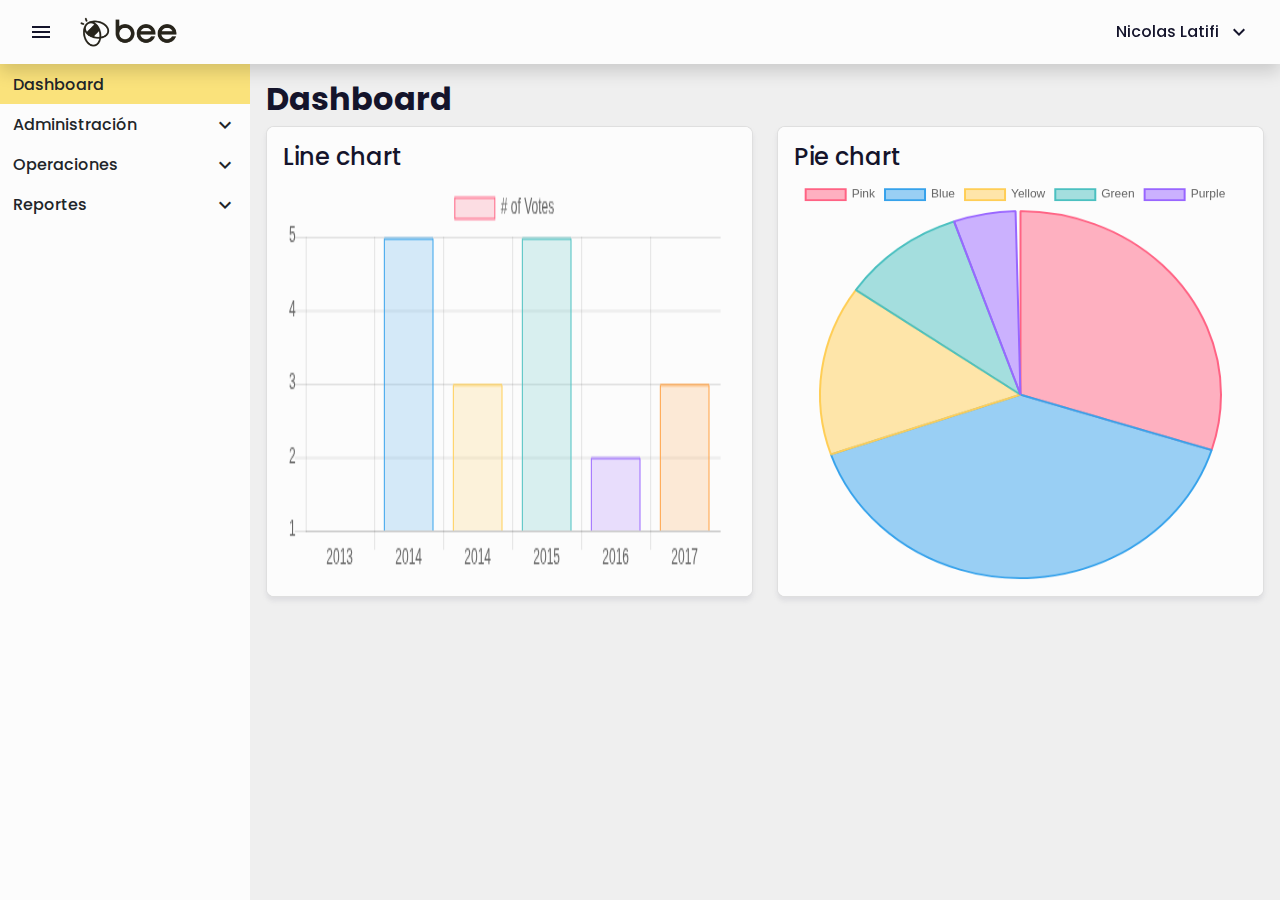
==== commit f61c29ec: "base charts" ====
--- a/index.html
+++ b/index.html
@@ -117,12 +117,21 @@
 					<h1>Dashboard</h1>
 				</div>
 
-				<div class="row">
-					<div class="col-lg-6">
-						<div class="card">
+				<div class="row row-cols-1 row-cols-md-2 g-4">
+					<div class="col">
+						<div class="card card-chart">
 							<div class="card-body">
 								<h4 class="card-title">Line chart</h4>
-								<canvas id="lineChart"></canvas>
+								<canvas id="barChartExample"></canvas>
+							</div>
+						</div>
+				  </div>
+
+					<div class="col">
+						<div class="card card-chart">
+							<div class="card-body">
+								<h4 class="card-title">Pie chart</h4>
+								<canvas id="pieChartExample"></canvas>
 							</div>
 						</div>
 					</div>
@@ -279,7 +288,7 @@
 				</nav>
 
 				<div class="row">
-					<div class="col-lg-6 mx-auto">
+					<div class="col-xl-4 col-lg-6 mx-auto">
 						<div class="card mx-auto">
 							<div class="card-header">
 								<h2>
--- a/css/main.css
+++ b/css/main.css
@@ -197,7 +197,11 @@
 
 /* Colors */
 .primary-color {
-  var(--primary);
+  color: var(--primary);
+}
+
+.success-color {
+  color: var(--success);
 }
 /* End Colors */
 
@@ -620,6 +624,7 @@
 
 .item-collapse:focus {
   background-color: var(--primary-light);
+  color: var(--dark);
 }
 
 .btn-icon-sidebar {
@@ -819,7 +824,6 @@
   border-radius: .5rem;
   overflow: hidden;
   box-shadow: 0px 4px 4px rgba(175, 177, 189, 0.25);
-  width: 37.5rem;
 }
 
 .card-header {
@@ -928,3 +932,15 @@
   background-image: none !important;
 }
 /* ACCORDION CHECKBOX */
+
+/* DASHBOARD */
+
+.card-chart {
+  /* height: 400px; */
+}
+
+.card-chart canvas {
+  /* background-color: pink; */
+  height: 400px !important;
+}
+/* END DASHBOARD */
